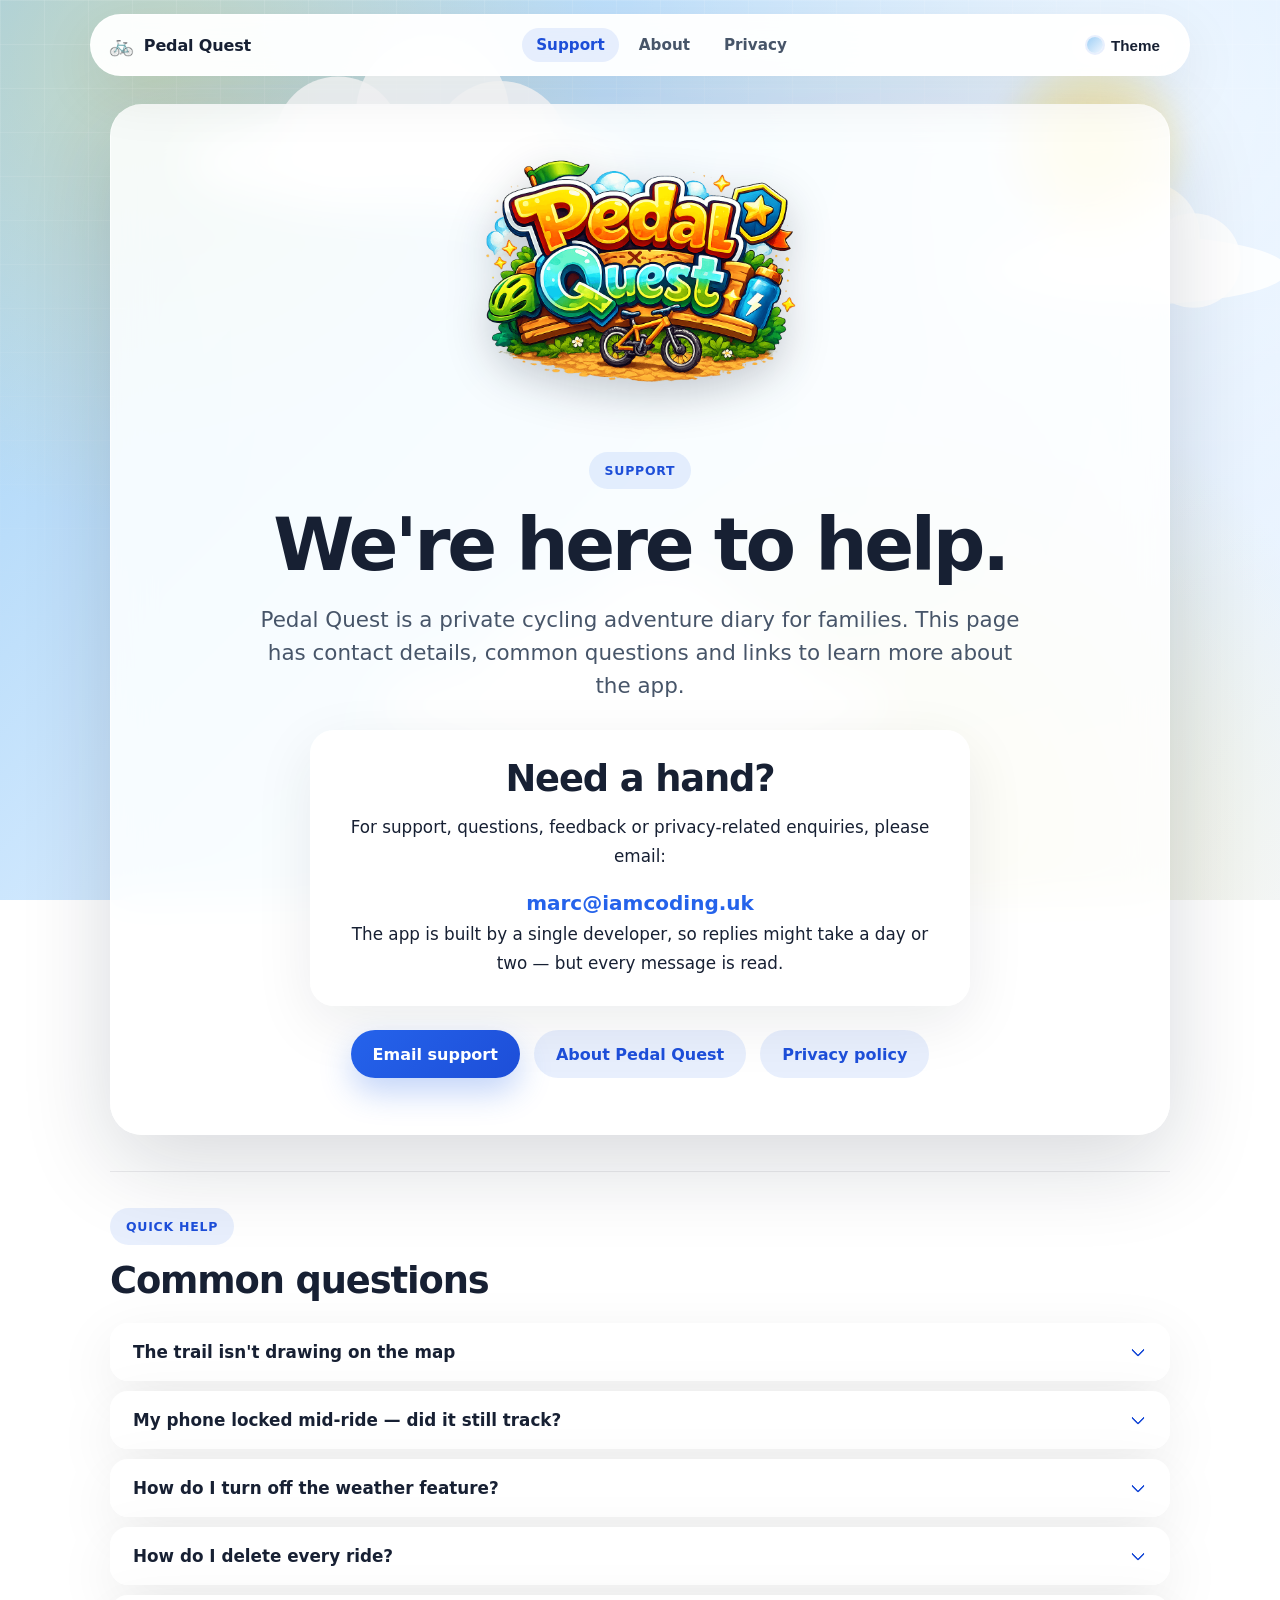
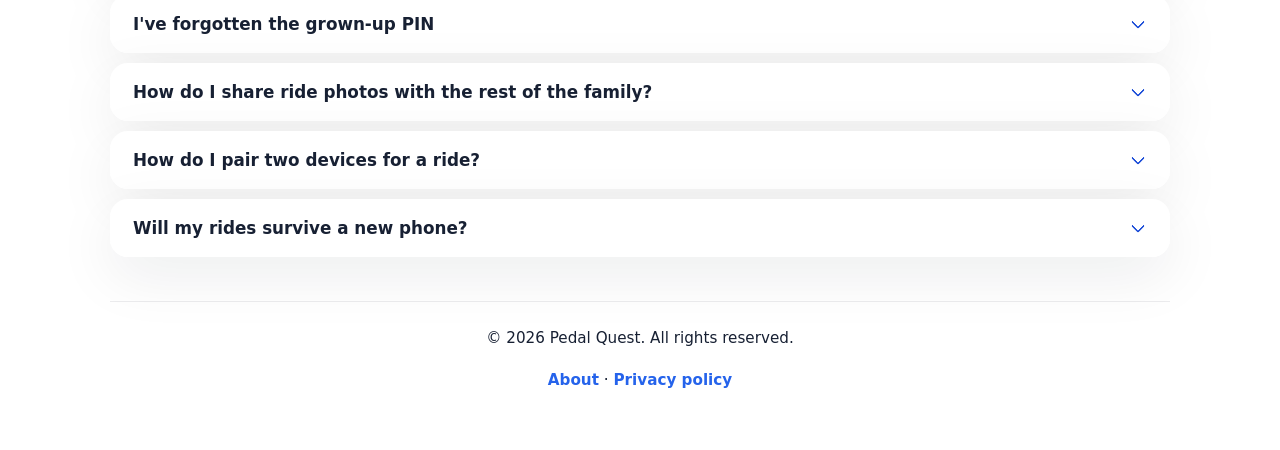
==== index.html @ dbf8f687 "Match in-app themes, palette and motifs" ====
<!doctype html>
<html lang="en-GB">
<head>
  <meta charset="utf-8" />
  <meta name="viewport" content="width=device-width, initial-scale=1" />

  <title>Pedal Quest — Support</title>
  <meta name="description" content="Support for Pedal Quest, a private cycling adventure diary. Contact details, common questions and quick fixes for families." />

  <meta property="og:type" content="website" />
  <meta property="og:title" content="Pedal Quest — Support" />
  <meta property="og:description" content="Contact details, common questions and quick fixes for the Pedal Quest cycling diary." />
  <meta property="og:image" content="https://pedalquest.iamcoding.uk/PQTitle.png" />
  <meta name="twitter:card" content="summary_large_image" />

  <link rel="stylesheet" href="styles.css" />
  <link rel="icon" type="image/png" href="PQTitle.png" />

  <script>
    (function () {
      try {
        var t = localStorage.getItem("pedalquest-theme") || "sky";
        document.documentElement.setAttribute("data-theme", t);
      } catch (e) {}
    })();
  </script>
</head>

<body data-theme="sky">
  <div class="theme-decor" aria-hidden="true"></div>

  <header class="site-bar" role="banner">
    <a class="site-mark" href="index.html" aria-label="Pedal Quest home">Pedal Quest</a>
    <nav aria-label="Primary">
      <a href="index.html">Support</a>
      <a href="marketing.html">About</a>
      <a href="privacy.html">Privacy</a>
    </nav>
    <div class="theme-picker" data-theme-picker></div>
  </header>

  <main class="page-shell">
    <section class="hero-card reveal">
      <img
        class="title-logo small"
        src="PQTitle.png"
        alt="Pedal Quest"
      />

      <p class="eyebrow">Support</p>

      <h1>We're here to help.</h1>

      <p class="intro">
        Pedal Quest is a private cycling adventure diary for families. This page has
        contact details, common questions and links to learn more about the app.
      </p>

      <div class="support-card">
        <h2>Need a hand?</h2>

        <p>
          For support, questions, feedback or privacy-related enquiries, please email:
        </p>

        <p class="contact-link">
          <a href="mailto:marc@iamcoding.uk">marc@iamcoding.uk</a>
        </p>

        <p>
          The app is built by a single developer, so replies might take a day or two — but every message is read.
        </p>
      </div>

      <div class="link-grid">
        <a class="button primary" href="mailto:marc@iamcoding.uk">
          Email support
        </a>

        <a class="button secondary" href="marketing.html">
          About Pedal Quest
        </a>

        <a class="button secondary" href="privacy.html">
          Privacy policy
        </a>
      </div>
    </section>

    <section class="reveal">
      <div class="section-heading">
        <p class="section-kicker">Quick help</p>
        <h2>Common questions</h2>
      </div>

      <details>
        <summary>The trail isn't drawing on the map</summary>
        <div class="faq-body">
          <p>
          Open <strong>Settings → Privacy &amp; Security → Location Services → Pedal Quest</strong> and make sure it's set to <strong>"While Using the App"</strong>. The trail starts drawing once a few GPS points have been captured — an open space with a clear view of the sky works best for the first fix.
          </p>
        </div>
      </details>

      <details>
        <summary>My phone locked mid-ride — did it still track?</summary>
        <div class="faq-body">
          <p>
          Yes. Pedal Quest keeps recording while the screen is locked, so a phone in a backpack still captures the trail, distance and speed. iOS shows a small blue indicator in the status bar while that's happening, and tracking stops as soon as the ride ends.
          </p>
        </div>
      </details>

      <details>
        <summary>How do I turn off the weather feature?</summary>
        <div class="faq-body">
          <p>
          In the app: <strong>Settings → Grown-up only → Local weather</strong> and toggle it off. When off, no weather requests are made and the weather cards disappear from the home and paused screens.
          </p>
        </div>
      </details>

      <details>
        <summary>How do I delete every ride?</summary>
        <div class="faq-body">
          <p>
          In the app: <strong>Settings → Grown-up only</strong>, then hold the <em>"Delete every ride"</em> button for 1.5 seconds. The deletion syncs across every device signed in to the same iCloud account.
          </p>
        </div>
      </details>

      <details>
        <summary>I've forgotten the grown-up PIN</summary>
        <div class="faq-body">
          <p>
          The PIN is stored in the iOS Keychain and can't be recovered remotely. If you can't remember it, deleting and reinstalling the app will clear the PIN — your iCloud-synced rides and badges return automatically when you sign back in.
          </p>
        </div>
      </details>

      <details>
        <summary>How do I share ride photos with the rest of the family?</summary>
        <div class="faq-body">
          <p>
          In the app: <strong>Settings → Me → App look and feel → Ride photos → Save manually</strong> (or <em>Save automatically</em>). A small save button then appears on each ride photo so you can move it into your Photos app and share it from there.
          </p>
        </div>
      </details>

      <details>
        <summary>How do I pair two devices for a ride?</summary>
        <div class="faq-body">
          <p>
          A grown-up first needs to turn on <strong>Settings → Grown-up only → Ride-buddy pairing</strong> on both devices. Then, while on a ride, tap <em>Find a ride buddy</em> on the tracker. The first match within Bluetooth and Wi-Fi range shows a confirmation card on both phones — either rider can cancel. The connection is encrypted and never touches the internet.
          </p>
        </div>
      </details>

      <details>
        <summary>Will my rides survive a new phone?</summary>
        <div class="faq-body">
          <p>
          Yes. If you were signed in to iCloud when the rides were saved, signing in to iCloud on a new device and reinstalling Pedal Quest brings every ride, badge, photo and theme back automatically. The grown-up PIN does not sync — it's per-device — so you'll be asked to set a new one if you had one.
          </p>
        </div>
      </details>
    </section>

    <footer>
      <p>© 2026 Pedal Quest. All rights reserved.</p>
      <p>
        <a href="marketing.html">About</a>
        <span aria-hidden="true"> · </span>
        <a href="privacy.html">Privacy policy</a>
      </p>
    </footer>
  </main>

  <script src="app.js" defer></script>
</body>
</html>
---- styles.css ----
/*
  Pedal Quest — support, marketing and privacy site

  Themes mirror the in-app BackgroundTheme palette and motifs defined in
    PedalQuest/Models/BackgroundTheme.swift
    PedalQuest/Views/Themes/ThemedBackground.swift

  Each theme picks up its gradient via --bg-start/--bg-mid/--bg-end and its
  motif colour via --motif. The motif itself lives in .theme-decor::before
  and ::after as SVG data URIs.
*/

/* -------------------------------------------------------------
   1. Theme tokens — defaults are Sky (the in-app default).
------------------------------------------------------------- */

:root {
  color-scheme: light;

  /* Sky gradient — matches gradientColours[.sky] in BackgroundTheme.swift */
  --bg-start: #9ecff5;
  --bg-mid: #d6ebff;
  --bg-end: #f2f7ff;
  --decor-1: rgba(255, 255, 255, 0.55);
  --decor-2: rgba(255, 222, 89, 0.32);
  --motif: #ffffff;

  --ink: #172033;
  --ink-soft: #475569;
  --ink-muted: #64748b;
  --ink-on-accent: #ffffff;

  --card: rgba(255, 255, 255, 0.86);
  --card-strong: rgba(255, 255, 255, 0.96);
  --card-border: rgba(255, 255, 255, 0.7);
  --grid-line: rgba(255, 255, 255, 0.28);

  --accent: #2563eb;
  --accent-strong: #1d4ed8;
  --accent-soft: rgba(37, 99, 235, 0.1);
  --accent-ring: rgba(37, 99, 235, 0.36);
  --accent-hover: rgba(37, 99, 235, 0.18);
  --success: #16a34a;
  --success-strong: #15803d;
  --highlight: #facc15;

  --shadow-sharp: 0 28px 90px rgba(15, 23, 42, 0.16);
  --shadow-soft: 0 18px 60px rgba(15, 23, 42, 0.08);
  --shadow-button: 0 14px 32px rgba(37, 99, 235, 0.28);

  --radius-card: 32px;
  --radius-inner: 24px;
  --radius-button: 999px;

  --divider: rgba(15, 23, 42, 0.08);
}

body[data-theme="sunset"] {
  --bg-start: #ffb580;
  --bg-mid: #fc828d;
  --bg-end: #a673b8;
  --decor-1: rgba(255, 234, 199, 0.5);
  --decor-2: rgba(252, 130, 141, 0.32);
  --motif: #ffeac7;
  --accent: #b91c1c;
  --accent-strong: #7f1d1d;
  --accent-soft: rgba(185, 28, 28, 0.14);
  --accent-ring: rgba(185, 28, 28, 0.4);
  --accent-hover: rgba(185, 28, 28, 0.22);
  --shadow-button: 0 14px 32px rgba(185, 28, 28, 0.34);
}

body[data-theme="forest"] {
  --bg-start: #c7edc7;
  --bg-mid: #7dbd7d;
  --bg-end: #599e73;
  --decor-1: rgba(240, 199, 107, 0.32);
  --decor-2: rgba(26, 82, 48, 0.26);
  --motif: #f0c76b;
  --accent: #15803d;
  --accent-strong: #14532d;
  --accent-soft: rgba(21, 128, 61, 0.1);
  --accent-ring: rgba(21, 128, 61, 0.36);
  --accent-hover: rgba(21, 128, 61, 0.18);
  --shadow-button: 0 14px 32px rgba(21, 128, 61, 0.3);
}

/* Underwater is a dark theme — matches prefersDarkText == false. */
body[data-theme="underwater"] {
  color-scheme: dark;
  --bg-start: #2166a8;
  --bg-mid: #1a528c;
  --bg-end: #0d4580;
  --decor-1: rgba(255, 255, 255, 0.16);
  --decor-2: rgba(125, 211, 252, 0.22);
  --motif: rgba(255, 255, 255, 0.85);
  --ink: #f8fafc;
  --ink-soft: #cbd5e1;
  --ink-muted: #94a3b8;
  --card: rgba(13, 69, 128, 0.7);
  --card-strong: rgba(13, 69, 128, 0.92);
  --card-border: rgba(255, 255, 255, 0.22);
  --grid-line: rgba(255, 255, 255, 0.07);
  --accent: #67e8f9;
  --accent-strong: #a5f3fc;
  --accent-soft: rgba(103, 232, 249, 0.18);
  --accent-ring: rgba(103, 232, 249, 0.5);
  --accent-hover: rgba(103, 232, 249, 0.28);
  --divider: rgba(255, 255, 255, 0.12);
  --shadow-sharp: 0 28px 90px rgba(0, 0, 0, 0.4);
  --shadow-soft: 0 18px 60px rgba(0, 0, 0, 0.3);
  --shadow-button: 0 14px 32px rgba(103, 232, 249, 0.36);
}

body[data-theme="dinosaur"] {
  --bg-start: #f0d68c;
  --bg-mid: #b0c96e;
  --bg-end: #739e57;
  --decor-1: rgba(92, 140, 70, 0.32);
  --decor-2: rgba(146, 64, 14, 0.18);
  --motif: #5c8c45;
  --accent: #4d7c0f;
  --accent-strong: #365314;
  --accent-soft: rgba(77, 124, 15, 0.12);
  --accent-ring: rgba(77, 124, 15, 0.36);
  --accent-hover: rgba(77, 124, 15, 0.18);
  --shadow-button: 0 14px 32px rgba(77, 124, 15, 0.3);
}

/* Space — dark theme, matches prefersDarkText == false. */
body[data-theme="space"] {
  color-scheme: dark;
  --bg-start: #0f0d2e;
  --bg-mid: #241a5c;
  --bg-end: #522e8c;
  --decor-1: rgba(167, 139, 250, 0.34);
  --decor-2: rgba(255, 247, 217, 0.28);
  --motif: #fff7d9;
  --ink: #f8fafc;
  --ink-soft: #cbd5e1;
  --ink-muted: #94a3b8;
  --accent: #a78bfa;
  --accent-strong: #c4b5fd;
  --accent-soft: rgba(167, 139, 250, 0.18);
  --accent-ring: rgba(167, 139, 250, 0.55);
  --accent-hover: rgba(167, 139, 250, 0.28);
  --card: rgba(30, 27, 75, 0.7);
  --card-strong: rgba(30, 27, 75, 0.92);
  --card-border: rgba(167, 139, 250, 0.28);
  --grid-line: rgba(255, 255, 255, 0.06);
  --divider: rgba(255, 255, 255, 0.12);
  --shadow-sharp: 0 28px 90px rgba(0, 0, 0, 0.5);
  --shadow-soft: 0 18px 60px rgba(0, 0, 0, 0.4);
  --shadow-button: 0 14px 32px rgba(167, 139, 250, 0.36);
}

body[data-theme="racing"] {
  --bg-start: #99ccff;
  --bg-mid: #ebf2ff;
  --bg-end: #8c99a6;
  --decor-1: rgba(51, 51, 56, 0.18);
  --decor-2: rgba(51, 51, 56, 0.1);
  --motif: #333338;
  --accent: #b91c1c;
  --accent-strong: #7f1d1d;
  --accent-soft: rgba(185, 28, 28, 0.12);
  --accent-ring: rgba(185, 28, 28, 0.4);
  --accent-hover: rgba(185, 28, 28, 0.18);
  --shadow-button: 0 14px 32px rgba(185, 28, 28, 0.32);
}

/* -------------------------------------------------------------
   2. Reset, base and theme-decor container
------------------------------------------------------------- */

*,
*::before,
*::after {
  box-sizing: border-box;
}

html {
  min-height: 100%;
  -webkit-font-smoothing: antialiased;
  -moz-osx-font-smoothing: grayscale;
  text-rendering: optimizeLegibility;
}

body {
  margin: 0;
  min-height: 100svh;
  font-family: ui-rounded, "SF Pro Rounded", system-ui, -apple-system,
    BlinkMacSystemFont, "Segoe UI", "Avenir Next", sans-serif;
  color: var(--ink);
  background:
    radial-gradient(circle at 12% 8%, var(--decor-2), transparent 28rem),
    radial-gradient(circle at 88% 12%, var(--decor-1), transparent 32rem),
    radial-gradient(circle at 70% 92%, var(--decor-2), transparent 30rem),
    linear-gradient(135deg, var(--bg-start), var(--bg-mid), var(--bg-end));
  background-attachment: fixed;
  transition:
    background 0.45s ease,
    color 0.3s ease;
  overflow-x: hidden;
}

body::before {
  content: "";
  position: fixed;
  inset: 0;
  pointer-events: none;
  background-image:
    linear-gradient(var(--grid-line) 1px, transparent 1px),
    linear-gradient(90deg, var(--grid-line) 1px, transparent 1px);
  background-size: 44px 44px;
  -webkit-mask-image: linear-gradient(to bottom, rgba(0, 0, 0, 0.42), transparent 80%);
  mask-image: linear-gradient(to bottom, rgba(0, 0, 0, 0.42), transparent 80%);
  z-index: 0;
  transition: background-image 0.45s ease;
}

.theme-decor {
  position: fixed;
  inset: 0;
  pointer-events: none;
  z-index: 0;
  overflow: hidden;
}

/* -------------------------------------------------------------
   3. Per-theme motif decorations
   Each theme's .theme-decor::before holds the primary motif layer.
   ::after holds an animated or secondary layer when needed.

   All SVGs are inline data URIs so the whole site stays in one CSS
   file. URL-encoded `#` as `%23` and `&` as `%26`. Quotes inside SVG
   attributes are single quotes so the outer url("…") wrapping is
   unaffected.
------------------------------------------------------------- */

/* ---- Sky: drifting clouds + pulsing sun ---- */

body[data-theme="sky"] .theme-decor::before,
body:not([data-theme]) .theme-decor::before {
  content: "";
  position: absolute;
  inset: 0;
  background-image: url("data:image/svg+xml;utf8,<svg xmlns='http://www.w3.org/2000/svg' viewBox='0 0 1000 600' preserveAspectRatio='xMidYMid slice'><defs><g id='c'><ellipse cx='0' cy='0' rx='100' ry='22' fill='white' opacity='0.85'/><circle cx='-32' cy='-10' r='28' fill='white' opacity='0.85'/><circle cx='10' cy='-22' r='34' fill='white' opacity='0.85'/><circle cx='40' cy='-6' r='30' fill='white' opacity='0.85'/></g></defs><use href='%23c' transform='translate(300 108) scale(1.5)'/><use href='%23c' transform='translate(780 180) scale(1.05)'/><use href='%23c' transform='translate(450 470) scale(1.7)'/></svg>");
  background-repeat: no-repeat;
  background-size: 110% 100%;
  background-position: -5% 0;
  filter: blur(0.6px);
  animation: cloud-drift 40s ease-in-out infinite;
}

body[data-theme="sky"] .theme-decor::after,
body:not([data-theme]) .theme-decor::after {
  content: "";
  position: absolute;
  top: 4%;
  right: 6%;
  width: clamp(120px, 18vw, 220px);
  aspect-ratio: 1;
  background:
    radial-gradient(circle, rgba(255, 222, 89, 0.55) 0%, rgba(255, 222, 89, 0.32) 38%, transparent 65%);
  filter: blur(10px);
  animation: sun-pulse 4.5s ease-in-out infinite;
}

/* ---- Sunset: soft sun + dark purple hills ---- */

body[data-theme="sunset"] .theme-decor::before {
  content: "";
  position: absolute;
  inset: 0;
  background-image: url("data:image/svg+xml;utf8,<svg xmlns='http://www.w3.org/2000/svg' viewBox='0 0 1000 600' preserveAspectRatio='xMidYMid slice'><circle cx='500' cy='372' r='180' fill='%23ffeac7' opacity='0.85'/><path d='M 0 480 C 150 408, 350 400, 500 432 C 700 466, 850 408, 1000 480 L 1000 600 L 0 600 Z' fill='%23522e66' opacity='0.85'/></svg>");
  background-repeat: no-repeat;
  background-size: 100% 100%;
}

/* ---- Forest: pine trees + falling leaves ---- */

body[data-theme="forest"] .theme-decor::before {
  content: "";
  position: absolute;
  inset: 0;
  background-image: url("data:image/svg+xml;utf8,<svg xmlns='http://www.w3.org/2000/svg' viewBox='0 0 1000 600' preserveAspectRatio='xMidYMax slice'><defs><g id='t'><path d='M 0 0 L -40 -55 L -22 -55 L -30 -85 L -18 -85 L 0 -100 L 18 -85 L 30 -85 L 22 -55 L 40 -55 Z' fill='%231a5230' opacity='0.82'/></g></defs><use href='%23t' transform='translate(80 600) scale(3.3)'/><use href='%23t' transform='translate(280 600) scale(3.9)'/><use href='%23t' transform='translate(500 600) scale(3.0)'/><use href='%23t' transform='translate(720 600) scale(3.7)'/><use href='%23t' transform='translate(920 600) scale(3.3)'/></svg>");
  background-repeat: no-repeat;
  background-size: 100% auto;
  background-position: center bottom;
}

body[data-theme="forest"] .theme-decor::after {
  content: "";
  position: absolute;
  inset: 0;
  background-image: url("data:image/svg+xml;utf8,<svg xmlns='http://www.w3.org/2000/svg' viewBox='0 0 1000 600'><g fill='%23f0c76b' opacity='0.7'><circle cx='120' cy='100' r='7'/><circle cx='220' cy='280' r='7'/><circle cx='350' cy='60' r='7'/><circle cx='460' cy='340' r='7'/><circle cx='580' cy='180' r='7'/><circle cx='680' cy='420' r='7'/><circle cx='820' cy='240' r='7'/><circle cx='920' cy='330' r='7'/></g></svg>");
  background-repeat: repeat-y;
  background-size: 100% 100vh;
  animation: leaf-fall 22s linear infinite;
}

/* ---- Underwater: gentle waves + rising bubble outlines ---- */

body[data-theme="underwater"] .theme-decor::before {
  content: "";
  position: absolute;
  inset: 0;
  background-image: url("data:image/svg+xml;utf8,<svg xmlns='http://www.w3.org/2000/svg' viewBox='0 0 1000 600' preserveAspectRatio='xMidYMid slice'><path d='M 0 180 Q 125 144 250 180 T 500 180 T 750 180 T 1000 180' stroke='white' stroke-width='2' fill='none' opacity='0.35'/><path d='M 0 330 Q 125 302 250 330 T 500 330 T 750 330 T 1000 330' stroke='white' stroke-width='1.5' fill='none' opacity='0.25'/></svg>");
  background-repeat: no-repeat;
  background-size: 100% 100%;
}

body[data-theme="underwater"] .theme-decor::after {
  content: "";
  position: absolute;
  inset: 0;
  background-image: url("data:image/svg+xml;utf8,<svg xmlns='http://www.w3.org/2000/svg' viewBox='0 0 1000 600'><g stroke='white' stroke-width='1.4' fill='none' opacity='0.55'><circle cx='80' cy='90' r='6'/><circle cx='220' cy='240' r='9'/><circle cx='350' cy='372' r='4'/><circle cx='180' cy='470' r='11'/><circle cx='520' cy='150' r='7'/><circle cx='660' cy='270' r='14'/><circle cx='780' cy='410' r='5'/><circle cx='910' cy='216' r='8'/><circle cx='120' cy='510' r='10'/><circle cx='420' cy='440' r='6'/><circle cx='600' cy='550' r='12'/><circle cx='740' cy='500' r='5'/><circle cx='860' cy='480' r='7'/><circle cx='300' cy='560' r='9'/></g></svg>");
  background-repeat: repeat-y;
  background-size: 100% 100vh;
  animation: bubble-rise 18s linear infinite;
}

/* ---- Dinosaur: palms + footprints + bobbing lizard ---- */

body[data-theme="dinosaur"] .theme-decor::before {
  content: "";
  position: absolute;
  inset: 0;
  background-image: url("data:image/svg+xml;utf8,<svg xmlns='http://www.w3.org/2000/svg' viewBox='0 0 1000 600' preserveAspectRatio='xMidYMax slice'><defs><g id='p'><path d='M 0 0 Q 0 -60 5 -130' stroke='%23734d2e' stroke-width='6' fill='none' opacity='0.62'/><g transform='translate(5 -130)'><ellipse rx='34' ry='7' fill='%235c8c45' opacity='0.85' transform='rotate(-70)'/><ellipse rx='34' ry='7' fill='%235c8c45' opacity='0.85' transform='rotate(-35)'/><ellipse rx='34' ry='7' fill='%235c8c45' opacity='0.85' transform='rotate(0)'/><ellipse rx='34' ry='7' fill='%235c8c45' opacity='0.85' transform='rotate(35)'/><ellipse rx='34' ry='7' fill='%235c8c45' opacity='0.85' transform='rotate(70)'/></g></g><g id='f' opacity='0.2'><ellipse rx='14' ry='18' fill='%23000'/><circle cx='-9' cy='-22' r='4' fill='%23000'/><circle cx='0' cy='-24' r='4' fill='%23000'/><circle cx='9' cy='-22' r='4' fill='%23000'/></g></defs><use href='%23p' transform='translate(50 600) scale(1.95)'/><use href='%23p' transform='translate(200 600) scale(2.55)'/><use href='%23p' transform='translate(420 600) scale(1.65)'/><use href='%23p' transform='translate(600 600) scale(2.30)'/><use href='%23p' transform='translate(780 600) scale(2.10)'/><use href='%23p' transform='translate(940 600) scale(1.85)'/><use href='%23f' transform='translate(120 372) rotate(-12)'/><use href='%23f' transform='translate(350 450) rotate(18)'/><use href='%23f' transform='translate(550 330) rotate(-25)'/><use href='%23f' transform='translate(720 492) rotate(8)'/><use href='%23f' transform='translate(880 408) rotate(-6)'/><use href='%23f' transform='translate(250 528) rotate(22)'/></svg>");
  background-repeat: no-repeat;
  background-size: 100% auto;
  background-position: center bottom;
  opacity: 0.95;
}

body[data-theme="dinosaur"] .theme-decor::after {
  content: "";
  position: absolute;
  bottom: 38%;
  left: 18%;
  width: 36%;
  max-width: 460px;
  aspect-ratio: 2 / 1;
  background-image: url("data:image/svg+xml;utf8,<svg xmlns='http://www.w3.org/2000/svg' viewBox='0 0 200 100'><g><ellipse cx='100' cy='55' rx='52' ry='16' fill='%234c8c4c' opacity='0.75'/><ellipse cx='45' cy='45' rx='18' ry='12' fill='%234c8c4c' opacity='0.75'/><circle cx='40' cy='42' r='2' fill='%23000' opacity='0.75'/><path d='M 150 55 Q 175 50 190 35 Q 195 30 188 30 Q 175 38 148 53 Z' fill='%234c8c4c' opacity='0.75'/><path d='M 75 65 L 70 82 L 82 82 L 85 67 Z' fill='%232e6133' opacity='0.8'/><path d='M 125 68 L 120 85 L 132 85 L 135 70 Z' fill='%232e6133' opacity='0.8'/></g></svg>");
  background-repeat: no-repeat;
  background-position: center;
  background-size: contain;
  animation: dino-bob 3.6s ease-in-out infinite;
  filter: drop-shadow(0 10px 16px rgba(0, 0, 0, 0.25));
}

/* ---- Space: twinkling stars + glowing planet + Saturn ---- */

body[data-theme="space"] .theme-decor::before {
  content: "";
  position: absolute;
  inset: 0;
  background-image: url("data:image/svg+xml;utf8,<svg xmlns='http://www.w3.org/2000/svg' viewBox='0 0 1000 600' preserveAspectRatio='xMidYMid slice'><g fill='%23fff7d9'><circle cx='50' cy='36' r='3' opacity='0.9'/><circle cx='120' cy='84' r='5' opacity='0.6'/><circle cx='220' cy='120' r='2' opacity='0.7'/><circle cx='300' cy='48' r='4' opacity='0.5'/><circle cx='400' cy='96' r='6' opacity='0.95'/><circle cx='480' cy='60' r='2' opacity='0.45'/><circle cx='550' cy='132' r='3' opacity='0.8'/><circle cx='620' cy='180' r='5' opacity='0.55'/><circle cx='700' cy='72' r='3' opacity='0.85'/><circle cx='780' cy='108' r='7' opacity='0.7'/><circle cx='860' cy='156' r='3' opacity='0.9'/><circle cx='920' cy='204' r='5' opacity='0.6'/><circle cx='100' cy='252' r='2' opacity='0.7'/><circle cx='250' cy='300' r='4' opacity='0.5'/><circle cx='340' cy='348' r='6' opacity='0.95'/><circle cx='450' cy='396' r='2' opacity='0.45'/><circle cx='520' cy='444' r='3' opacity='0.8'/><circle cx='580' cy='492' r='5' opacity='0.55'/><circle cx='660' cy='540' r='3' opacity='0.85'/><circle cx='740' cy='564' r='7' opacity='0.7'/><circle cx='800' cy='240' r='3' opacity='0.9'/><circle cx='880' cy='288' r='5' opacity='0.6'/><circle cx='950' cy='342' r='2' opacity='0.7'/><circle cx='80' cy='432' r='4' opacity='0.5'/><circle cx='180' cy='480' r='6' opacity='0.95'/><circle cx='420' cy='528' r='2' opacity='0.45'/><circle cx='500' cy='216' r='3' opacity='0.8'/><circle cx='680' cy='384' r='5' opacity='0.55'/><circle cx='760' cy='456' r='3' opacity='0.85'/><circle cx='840' cy='504' r='7' opacity='0.7'/></g></svg>");
  background-repeat: no-repeat;
  background-size: 100% 100%;
  animation: twinkle 5s ease-in-out infinite alternate;
}

body[data-theme="space"] .theme-decor::after {
  content: "";
  position: absolute;
  inset: 0;
  background-image: url("data:image/svg+xml;utf8,<svg xmlns='http://www.w3.org/2000/svg' viewBox='0 0 1000 600' preserveAspectRatio='xMidYMid slice'><g transform='translate(320 228)'><circle r='126' fill='none' stroke='%23fff7d9' stroke-width='2' opacity='0.4'/><circle r='90' fill='%23fff7d9' opacity='0.9'/></g><g transform='translate(180 468)'><ellipse rx='42' ry='6' fill='none' stroke='%23f2d98c' stroke-width='3' opacity='0.85' transform='rotate(-18)'/><circle r='25' fill='%238c5ba6'/><ellipse rx='42' ry='6' fill='none' stroke='%23f2d98c' stroke-width='3' opacity='0.55' transform='rotate(-18) translate(0 1)'/></g></svg>");
  background-repeat: no-repeat;
  background-size: 100% 100%;
}

/* ---- Racing Track: two horizontal dashed bands + chequered flag ---- */

body[data-theme="racing"] .theme-decor::before {
  content: "";
  position: absolute;
  inset: 0;
  background-image: url("data:image/svg+xml;utf8,<svg xmlns='http://www.w3.org/2000/svg' viewBox='0 0 1000 600' preserveAspectRatio='none'><rect x='0' y='330' width='1000' height='60' fill='%23333338' opacity='0.7'/><g fill='%23333338' opacity='0.35'><rect x='0' y='330' width='30' height='60'/><rect x='60' y='330' width='30' height='60'/><rect x='120' y='330' width='30' height='60'/><rect x='180' y='330' width='30' height='60'/><rect x='240' y='330' width='30' height='60'/><rect x='300' y='330' width='30' height='60'/><rect x='360' y='330' width='30' height='60'/><rect x='420' y='330' width='30' height='60'/><rect x='480' y='330' width='30' height='60'/><rect x='540' y='330' width='30' height='60'/><rect x='600' y='330' width='30' height='60'/><rect x='660' y='330' width='30' height='60'/><rect x='720' y='330' width='30' height='60'/><rect x='780' y='330' width='30' height='60'/><rect x='840' y='330' width='30' height='60'/><rect x='900' y='330' width='30' height='60'/><rect x='960' y='330' width='30' height='60'/></g><rect x='0' y='420' width='1000' height='60' fill='%23333338' opacity='0.7'/><g fill='%23333338' opacity='0.35'><rect x='30' y='420' width='30' height='60'/><rect x='90' y='420' width='30' height='60'/><rect x='150' y='420' width='30' height='60'/><rect x='210' y='420' width='30' height='60'/><rect x='270' y='420' width='30' height='60'/><rect x='330' y='420' width='30' height='60'/><rect x='390' y='420' width='30' height='60'/><rect x='450' y='420' width='30' height='60'/><rect x='510' y='420' width='30' height='60'/><rect x='570' y='420' width='30' height='60'/><rect x='630' y='420' width='30' height='60'/><rect x='690' y='420' width='30' height='60'/><rect x='750' y='420' width='30' height='60'/><rect x='810' y='420' width='30' height='60'/><rect x='870' y='420' width='30' height='60'/><rect x='930' y='420' width='30' height='60'/></g></svg>");
  background-repeat: no-repeat;
  background-size: 100% 100%;
}

body[data-theme="racing"] .theme-decor::after {
  content: "";
  position: absolute;
  top: 36px;
  right: 36px;
  width: 60px;
  height: 60px;
  background-image: url("data:image/svg+xml;utf8,<svg xmlns='http://www.w3.org/2000/svg' viewBox='0 0 60 60'><g fill='%23333338' opacity='0.85'><rect x='0' y='0' width='12' height='12'/><rect x='24' y='0' width='12' height='12'/><rect x='48' y='0' width='12' height='12'/><rect x='12' y='12' width='12' height='12'/><rect x='36' y='12' width='12' height='12'/><rect x='0' y='24' width='12' height='12'/><rect x='24' y='24' width='12' height='12'/><rect x='48' y='24' width='12' height='12'/><rect x='12' y='36' width='12' height='12'/><rect x='36' y='36' width='12' height='12'/><rect x='0' y='48' width='12' height='12'/><rect x='24' y='48' width='12' height='12'/><rect x='48' y='48' width='12' height='12'/></g></svg>");
  background-repeat: no-repeat;
  background-size: contain;
  filter: drop-shadow(0 4px 8px rgba(15, 23, 42, 0.18));
}

/* -------------------------------------------------------------
   4. Typography
------------------------------------------------------------- */

h1, h2, h3, h4 {
  font-family: ui-rounded, "SF Pro Rounded", system-ui, -apple-system,
    BlinkMacSystemFont, "Segoe UI", "Avenir Next", sans-serif;
  line-height: 1.08;
  letter-spacing: -0.03em;
  color: var(--ink);
}

h1 {
  margin: 0 0 18px;
  font-size: clamp(2.4rem, 7vw, 4.6rem);
  letter-spacing: -0.045em;
}

h2 {
  margin: 0 0 14px;
  font-size: clamp(1.55rem, 3.4vw, 2.3rem);
}

h3 {
  margin: 0 0 8px;
  font-size: 1.18rem;
}

h4 {
  margin: 0 0 6px;
  font-size: 1rem;
}

p, li {
  font-size: 1.05rem;
  line-height: 1.7;
  color: var(--ink);
}

p {
  margin: 0 0 16px;
}

p:last-child {
  margin-bottom: 0;
}

a {
  color: var(--accent);
  font-weight: 800;
  text-decoration: none;
  text-underline-offset: 4px;
  transition: color 0.2s ease;
}

a:hover {
  color: var(--accent-strong);
  text-decoration: underline;
}

a:focus-visible {
  outline: 3px solid var(--accent-ring);
  outline-offset: 4px;
  border-radius: 6px;
}

strong {
  color: var(--ink);
}

.intro {
  max-width: 760px;
  margin: 0 auto 28px;
  color: var(--ink-soft);
  font-size: clamp(1.1rem, 2.4vw, 1.34rem);
  line-height: 1.55;
}

.updated {
  text-align: center;
  color: var(--ink-muted);
}

.eyebrow,
.section-kicker {
  display: inline-flex;
  width: fit-content;
  margin: 0 0 16px;
  padding: 8px 16px;
  border-radius: var(--radius-button);
  background: var(--accent-soft);
  color: var(--accent-strong);
  font-weight: 900;
  letter-spacing: 0.06em;
  text-transform: uppercase;
  font-size: 0.78rem;
}

/* -------------------------------------------------------------
   5. Layout primitives
------------------------------------------------------------- */

.page-shell {
  position: relative;
  z-index: 1;
  width: min(1100px, 100%);
  margin: 0 auto;
  padding: 28px 20px 56px;
}

.hero-card,
.content-card {
  background: var(--card);
  border: 1px solid var(--card-border);
  border-radius: var(--radius-card);
  box-shadow: var(--shadow-sharp);
  -webkit-backdrop-filter: blur(20px) saturate(140%);
  backdrop-filter: blur(20px) saturate(140%);
}

.hero-card {
  padding: clamp(28px, 5vw, 56px);
  text-align: center;
}

.content-card {
  padding: clamp(24px, 5vw, 56px);
}

.marketing-card {
  overflow: hidden;
}

/* -------------------------------------------------------------
   6. Sticky site bar
------------------------------------------------------------- */

.site-bar {
  position: sticky;
  top: 14px;
  z-index: 20;
  display: flex;
  align-items: center;
  justify-content: space-between;
  gap: 14px;
  width: min(1100px, calc(100% - 24px));
  margin: 14px auto 0;
  padding: 10px 14px 10px 18px;
  border-radius: var(--radius-button);
  background: var(--card-strong);
  border: 1px solid var(--card-border);
  box-shadow: var(--shadow-soft);
  -webkit-backdrop-filter: blur(20px) saturate(150%);
  backdrop-filter: blur(20px) saturate(150%);
}

.site-bar .site-mark {
  display: inline-flex;
  align-items: center;
  gap: 10px;
  font-weight: 900;
  color: var(--ink);
  letter-spacing: -0.01em;
  text-decoration: none;
}

.site-bar .site-mark::before {
  content: "🚲";
  font-size: 1.25rem;
}

.site-bar nav {
  display: flex;
  align-items: center;
  gap: 6px;
  flex-wrap: wrap;
}

.site-bar nav a {
  padding: 8px 14px;
  border-radius: var(--radius-button);
  color: var(--ink-soft);
  font-weight: 800;
  font-size: 0.95rem;
  transition:
    background 0.2s ease,
    color 0.2s ease;
}

.site-bar nav a:hover,
.site-bar nav a[aria-current="page"] {
  background: var(--accent-soft);
  color: var(--accent-strong);
  text-decoration: none;
}

/* -------------------------------------------------------------
   7. Theme picker
------------------------------------------------------------- */

.theme-picker {
  position: relative;
}

.theme-trigger {
  display: inline-flex;
  align-items: center;
  gap: 8px;
  height: 40px;
  padding: 0 14px;
  border: 1px solid var(--card-border);
  border-radius: var(--radius-button);
  background: var(--card);
  color: var(--ink);
  font-weight: 800;
  font-size: 0.95rem;
  cursor: pointer;
  transition:
    transform 0.18s ease,
    background 0.2s ease;
}

.theme-trigger:hover {
  transform: translateY(-1px);
}

.theme-trigger:focus-visible {
  outline: 3px solid var(--accent-ring);
  outline-offset: 3px;
}

.theme-trigger .theme-dot {
  width: 16px;
  height: 16px;
  border-radius: 999px;
  background: linear-gradient(135deg, var(--bg-start), var(--bg-end));
  box-shadow: 0 0 0 2px var(--accent-soft);
}

.theme-panel {
  position: absolute;
  top: calc(100% + 10px);
  right: 0;
  min-width: 240px;
  padding: 12px;
  border-radius: var(--radius-inner);
  background: var(--card-strong);
  border: 1px solid var(--card-border);
  box-shadow: var(--shadow-sharp);
  -webkit-backdrop-filter: blur(24px) saturate(160%);
  backdrop-filter: blur(24px) saturate(160%);
  display: none;
  flex-direction: column;
  gap: 6px;
}

.theme-panel[data-open="true"] {
  display: flex;
  animation: pop-in 0.18s ease-out;
}

.theme-panel .panel-title {
  font-size: 0.78rem;
  font-weight: 900;
  letter-spacing: 0.04em;
  text-transform: uppercase;
  color: var(--ink-muted);
  padding: 6px 8px 4px;
}

.theme-option {
  display: flex;
  align-items: center;
  gap: 12px;
  padding: 10px 12px;
  border: none;
  border-radius: 14px;
  background: transparent;
  color: var(--ink);
  font-weight: 700;
  font-size: 0.98rem;
  text-align: left;
  cursor: pointer;
  transition:
    background 0.18s ease,
    transform 0.18s ease;
}

.theme-option:hover {
  background: var(--accent-soft);
  transform: translateX(2px);
}

.theme-option[aria-pressed="true"] {
  background: var(--accent-soft);
  color: var(--accent-strong);
}

.theme-option .swatch {
  width: 24px;
  height: 24px;
  border-radius: 999px;
  flex-shrink: 0;
  box-shadow:
    inset 0 0 0 1px rgba(255, 255, 255, 0.6),
    0 2px 6px rgba(15, 23, 42, 0.18);
}

/* Theme picker swatches — gradient previews using the new palettes. */
.swatch.sky { background: linear-gradient(135deg, #9ecff5, #d6ebff, #f2f7ff); }
.swatch.sunset { background: linear-gradient(135deg, #ffb580, #fc828d, #a673b8); }
.swatch.forest { background: linear-gradient(135deg, #c7edc7, #7dbd7d, #599e73); }
.swatch.underwater { background: linear-gradient(135deg, #2166a8, #1a528c, #0d4580); }
.swatch.dinosaur { background: linear-gradient(135deg, #f0d68c, #b0c96e, #739e57); }
.swatch.space { background: linear-gradient(135deg, #0f0d2e, #241a5c, #522e8c); }
.swatch.racing { background: linear-gradient(135deg, #99ccff, #ebf2ff, #8c99a6); }

/* -------------------------------------------------------------
   8. Hero
------------------------------------------------------------- */

.title-logo {
  display: block;
  width: min(460px, 86%);
  height: auto;
  margin: 0 auto 14px;
  filter: drop-shadow(0 14px 22px rgba(15, 23, 42, 0.22));
}

.title-logo.small {
  width: min(340px, 80%);
  margin-bottom: 8px;
}

.policy-header,
.marketing-hero {
  text-align: center;
}

.marketing-hero {
  position: relative;
  padding: clamp(20px, 4vw, 36px) 0 clamp(28px, 5vw, 54px);
}

.marketing-hero::after {
  content: "";
  position: absolute;
  left: 50%;
  bottom: 8px;
  width: min(720px, 84%);
  height: 1px;
  transform: translateX(-50%);
  background: linear-gradient(
    90deg,
    transparent,
    var(--accent-ring),
    transparent
  );
}

.hero-actions {
  display: flex;
  flex-wrap: wrap;
  justify-content: center;
  gap: 10px;
  margin-top: 4px;
  padding: 0;
  list-style: none;
}

.hero-actions span,
.hero-actions li {
  display: inline-flex;
  align-items: center;
  min-height: 42px;
  padding: 10px 16px;
  border-radius: var(--radius-button);
  background: rgba(22, 163, 74, 0.12);
  color: var(--success-strong);
  border: 1px solid rgba(22, 163, 74, 0.18);
  font-weight: 900;
  font-size: 0.95rem;
}

body[data-theme="space"] .hero-actions span,
body[data-theme="space"] .hero-actions li,
body[data-theme="underwater"] .hero-actions span,
body[data-theme="underwater"] .hero-actions li {
  background: var(--accent-soft);
  color: var(--accent-strong);
  border-color: var(--accent-ring);
}

/* -------------------------------------------------------------
   9. Sections, cards, lists
------------------------------------------------------------- */

section {
  position: relative;
  border-top: 1px solid var(--divider);
  margin-top: 36px;
  padding-top: 36px;
}

.marketing-hero,
section:first-of-type,
section.no-divider {
  border-top: none;
  margin-top: 0;
  padding-top: 0;
}

/* On the marketing page the first <section> sits after the marketing-hero
   <header>, so it is technically first-of-type but should still get the
   normal section spacing — restore the divider, margin and padding here. */
.marketing-card > section:first-of-type {
  border-top: 1px solid var(--divider);
  margin-top: 36px;
  padding-top: 36px;
}

.section-heading {
  max-width: 760px;
  margin-bottom: 22px;
}

.theme-picker-hint {
  text-align: center;
  margin-top: 22px;
  color: var(--ink-soft);
}

.feature-panel,
.privacy-banner,
.download-card,
.split-card {
  border: 1px solid var(--card-border);
  border-radius: var(--radius-inner);
  padding: clamp(22px, 4vw, 36px);
  background:
    radial-gradient(circle at top right, var(--decor-1), transparent 22rem),
    var(--card-strong);
  box-shadow: var(--shadow-soft);
}

.feature-panel-warm {
  background:
    radial-gradient(circle at top right, var(--decor-2), transparent 22rem),
    radial-gradient(circle at bottom left, var(--decor-1), transparent 20rem),
    var(--card-strong);
}

.feature-grid {
  display: grid;
  grid-template-columns: repeat(3, minmax(0, 1fr));
  gap: 18px;
}

.feature-card {
  border: 1px solid var(--card-border);
  border-radius: var(--radius-inner);
  padding: 22px;
  background: var(--card);
  box-shadow: var(--shadow-soft);
  transition:
    transform 0.25s ease,
    box-shadow 0.25s ease;
}

.feature-card:hover {
  transform: translateY(-4px);
  box-shadow: 0 22px 60px rgba(15, 23, 42, 0.14);
}

.feature-icon {
  display: inline-grid;
  place-items: center;
  width: 48px;
  height: 48px;
  margin-bottom: 14px;
  border-radius: 16px;
  background: var(--accent-soft);
  font-size: 1.55rem;
}

.split-section {
  display: grid;
  grid-template-columns: repeat(2, minmax(0, 1fr));
  gap: 18px;
}

.privacy-banner {
  display: grid;
  grid-template-columns: 1fr auto;
  align-items: center;
  gap: 22px;
  background:
    radial-gradient(circle at top left, var(--decor-1), transparent 20rem),
    var(--card-strong);
}

.download-card {
  text-align: center;
}

.download-card .section-kicker {
  margin-left: auto;
  margin-right: auto;
}

.check-list {
  display: grid;
  grid-template-columns: repeat(2, minmax(0, 1fr));
  gap: 12px 22px;
  margin: 22px 0 0;
  padding: 0;
  list-style: none;
}

.check-list li {
  position: relative;
  padding: 2px 0 0 38px;
  font-size: 1rem;
  line-height: 1.55;
  min-height: 30px;
}

.check-list li::before {
  content: "✓";
  position: absolute;
  left: 0;
  top: 0;
  display: inline-grid;
  place-items: center;
  width: 26px;
  height: 26px;
  border-radius: 999px;
  background: linear-gradient(135deg, var(--success), var(--success-strong));
  color: #fff;
  font-weight: 900;
  font-size: 0.95rem;
  box-shadow: 0 4px 10px rgba(22, 163, 74, 0.28);
}

ul:not(.check-list):not(.hero-actions):not(.link-grid):not(.toc) {
  padding-left: 1.3rem;
}

ul:not(.check-list):not(.hero-actions):not(.link-grid):not(.toc) li + li {
  margin-top: 8px;
}

/* -------------------------------------------------------------
   10. Buttons
------------------------------------------------------------- */

.button,
.nav-button {
  display: inline-flex;
  align-items: center;
  justify-content: center;
  min-height: 48px;
  padding: 13px 22px;
  border: none;
  border-radius: var(--radius-button);
  font-weight: 900;
  font-size: 1rem;
  text-decoration: none;
  cursor: pointer;
  transition:
    transform 0.18s ease,
    box-shadow 0.18s ease,
    background 0.22s ease,
    color 0.22s ease;
}

.button:hover,
.nav-button:hover {
  transform: translateY(-2px);
  text-decoration: none;
}

.button:focus-visible,
.nav-button:focus-visible {
  outline: 3px solid var(--accent-ring);
  outline-offset: 3px;
}

.button.primary {
  color: var(--ink-on-accent);
  background: linear-gradient(135deg, var(--accent), var(--accent-strong));
  box-shadow: var(--shadow-button);
}

.button.primary:hover {
  color: var(--ink-on-accent);
  filter: brightness(1.06);
}

.button.secondary,
.nav-button {
  color: var(--accent-strong);
  background: var(--accent-soft);
}

.button.secondary:hover,
.nav-button:hover {
  background: var(--accent-hover);
  color: var(--accent-strong);
}

.link-grid {
  display: flex;
  flex-wrap: wrap;
  justify-content: center;
  gap: 14px;
  margin-top: 24px;
}

.top-nav {
  display: flex;
  flex-wrap: wrap;
  gap: 12px;
  margin-bottom: 24px;
}

/* -------------------------------------------------------------
   11. Support / FAQ accordion
   Each <details> is a chunky button that opens into a connected panel.
------------------------------------------------------------- */

.support-card {
  max-width: 660px;
  margin: 24px auto;
  padding: 28px;
  border-radius: var(--radius-inner);
  background: var(--card-strong);
  border: 1px solid var(--card-border);
  box-shadow: var(--shadow-soft);
}

.support-card h1 {
  font-size: clamp(1.9rem, 4.6vw, 2.8rem);
}

.contact-link {
  margin-bottom: 0;
  font-size: 1.25rem;
  font-weight: 900;
}

details {
  border: none;
  background: transparent;
  padding: 0;
  border-radius: 18px;
}

details + details {
  margin-top: 10px;
}

details[open] {
  background: transparent;
  box-shadow: none;
}

summary {
  display: flex;
  align-items: center;
  justify-content: space-between;
  gap: 16px;
  width: 100%;
  padding: 18px 22px;
  background: var(--card-strong);
  border: 1px solid var(--card-border);
  border-radius: 18px;
  font-weight: 800;
  font-size: 1.05rem;
  color: var(--ink);
  cursor: pointer;
  list-style: none;
  box-shadow: var(--shadow-soft);
  transition:
    background 0.2s ease,
    transform 0.15s ease,
    box-shadow 0.2s ease,
    border-radius 0.2s ease,
    border-color 0.2s ease,
    color 0.2s ease;
}

summary::-webkit-details-marker {
  display: none;
}

summary:hover {
  background: var(--accent-hover);
  border-color: var(--accent-ring);
  transform: translateY(-1px);
  box-shadow: 0 18px 36px rgba(15, 23, 42, 0.1);
}

summary:focus-visible {
  outline: 3px solid var(--accent-ring);
  outline-offset: 3px;
}

summary::after {
  content: "";
  display: inline-block;
  flex-shrink: 0;
  width: 10px;
  height: 10px;
  border-right: 2.5px solid var(--accent-strong);
  border-bottom: 2.5px solid var(--accent-strong);
  border-radius: 2px;
  transform: rotate(45deg);
  transition: transform 0.3s ease;
  margin: 0 4px 4px 0;
}

details[open] summary {
  background: var(--accent-soft);
  border-color: var(--accent-ring);
  color: var(--accent-strong);
  border-bottom-left-radius: 0;
  border-bottom-right-radius: 0;
  box-shadow: none;
  transform: none;
}

details[open] summary::after {
  transform: rotate(-135deg);
  margin: 4px 4px 0 0;
}

.faq-body {
  padding: 18px 22px 22px;
  margin: 0;
  background: var(--card);
  border: 1px solid var(--card-border);
  border-top: none;
  border-bottom-left-radius: 18px;
  border-bottom-right-radius: 18px;
  animation: faq-open 0.28s ease-out;
}

.faq-body p {
  margin: 0;
  color: var(--ink-soft);
}

.faq-body p + p {
  margin-top: 12px;
}

/* -------------------------------------------------------------
   12. Footer
------------------------------------------------------------- */

footer {
  margin-top: 44px;
  padding-top: 24px;
  border-top: 1px solid var(--divider);
  color: var(--ink-muted);
  font-size: 0.95rem;
  text-align: center;
}

footer p {
  font-size: 0.95rem;
}

/* -------------------------------------------------------------
   13. Scroll-reveal
   JS toggles .is-revealed when the element enters the viewport.
------------------------------------------------------------- */

.reveal {
  opacity: 0;
  transform: translateY(18px);
  transition:
    opacity 0.6s ease,
    transform 0.6s cubic-bezier(0.22, 0.61, 0.36, 1);
}

.reveal.is-revealed {
  opacity: 1;
  transform: none;
}

/* -------------------------------------------------------------
   14. Animations
------------------------------------------------------------- */

@keyframes cloud-drift {
  0%, 100% { background-position-x: -5%; }
  50% { background-position-x: 5%; }
}

@keyframes sun-pulse {
  0%, 100% { transform: scale(1); opacity: 0.9; }
  50% { transform: scale(1.06); opacity: 1; }
}

@keyframes leaf-fall {
  from { background-position-y: -10%; }
  to { background-position-y: 110%; }
}

@keyframes bubble-rise {
  from { background-position-y: 110%; }
  to { background-position-y: -10%; }
}

@keyframes twinkle {
  0% { opacity: 0.6; }
  100% { opacity: 1; }
}

@keyframes pop-in {
  0% { opacity: 0; transform: translateY(-4px) scale(0.96); }
  100% { opacity: 1; transform: none; }
}

@keyframes float-soft {
  0%, 100% { transform: translateY(0); }
  50% { transform: translateY(-6px); }
}

.float-soft {
  animation: float-soft 5s ease-in-out infinite;
}

@keyframes dino-bob {
  0%, 100% { transform: translateY(0); }
  50% { transform: translateY(-10px); }
}

@keyframes faq-open {
  from { opacity: 0; transform: translateY(-6px); }
  to { opacity: 1; transform: none; }
}

/* -------------------------------------------------------------
   15. Reduced motion
------------------------------------------------------------- */

@media (prefers-reduced-motion: reduce) {
  *,
  *::before,
  *::after {
    animation-duration: 0.001ms !important;
    animation-iteration-count: 1 !important;
    transition-duration: 0.001ms !important;
    scroll-behavior: auto !important;
  }

  .reveal {
    opacity: 1;
    transform: none;
  }
}

/* -------------------------------------------------------------
   16. Responsive
------------------------------------------------------------- */

@media (max-width: 920px) {
  .feature-grid,
  .check-list,
  .split-section,
  .privacy-banner {
    grid-template-columns: 1fr;
  }

  .privacy-banner {
    justify-items: start;
  }
}

@media (max-width: 640px) {
  .page-shell {
    padding: 18px 14px 40px;
  }

  .hero-card,
  .content-card {
    border-radius: 24px;
  }

  .site-bar {
    padding: 8px 10px 8px 14px;
  }

  .site-bar nav a {
    padding: 6px 10px;
    font-size: 0.88rem;
  }

  .theme-trigger span:not(.theme-dot) {
    display: none;
  }

  .link-grid,
  .hero-actions,
  .top-nav {
    flex-direction: column;
  }

  .button,
  .nav-button,
  .hero-actions span,
  .hero-actions li {
    width: 100%;
    justify-content: center;
  }

  p, li {
    font-size: 1rem;
  }

  .feature-icon {
    width: 44px;
    height: 44px;
    font-size: 1.4rem;
  }
}

/* -------------------------------------------------------------
   17. Print
------------------------------------------------------------- */

@media print {
  body {
    background: #fff !important;
    color: #000 !important;
  }

  body::before,
  .theme-decor,
  .site-bar,
  .theme-picker,
  .button,
  .nav-button,
  .top-nav,
  .link-grid {
    display: none !important;
  }

  .hero-card,
  .content-card,
  .feature-panel,
  .privacy-banner,
  .download-card,
  .support-card,
  details {
    box-shadow: none !important;
    border: 1px solid #ccc !important;
    background: #fff !important;
    -webkit-backdrop-filter: none !important;
    backdrop-filter: none !important;
  }

  details summary::after {
    display: none;
  }
}
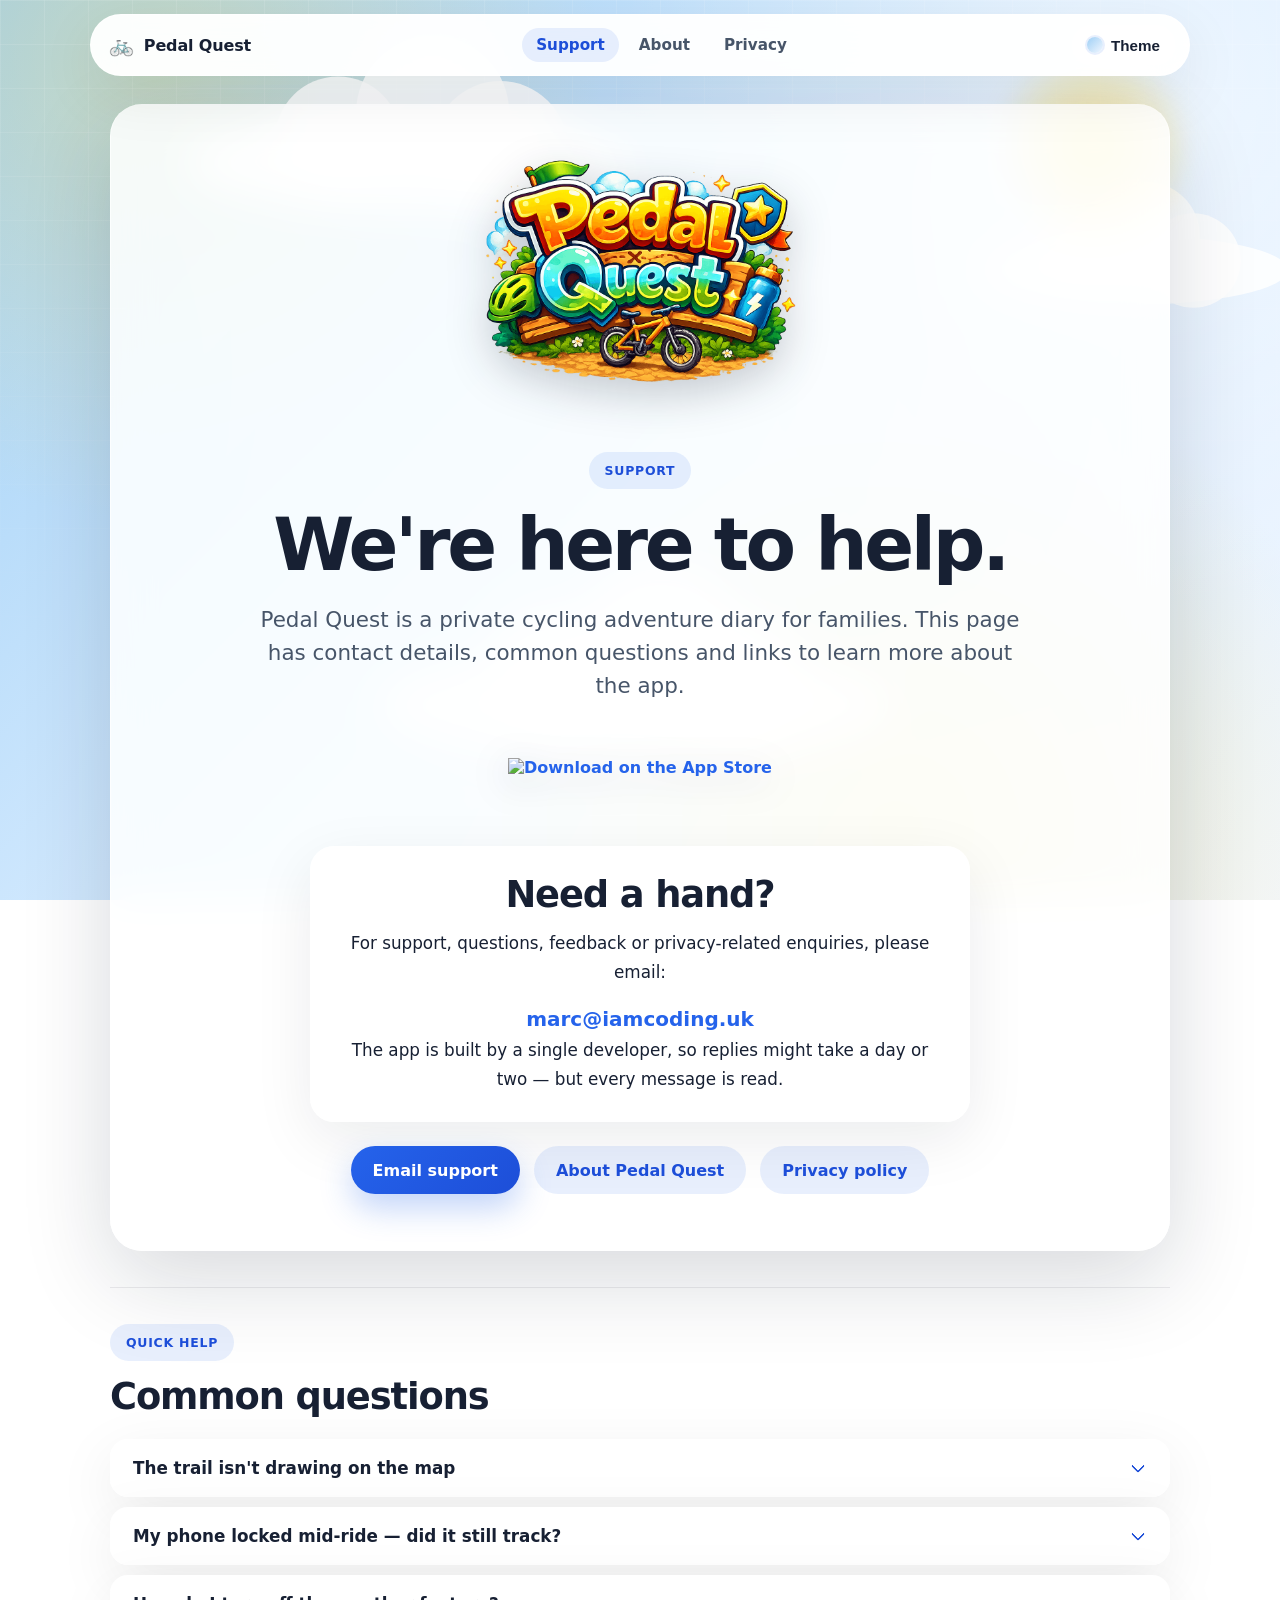
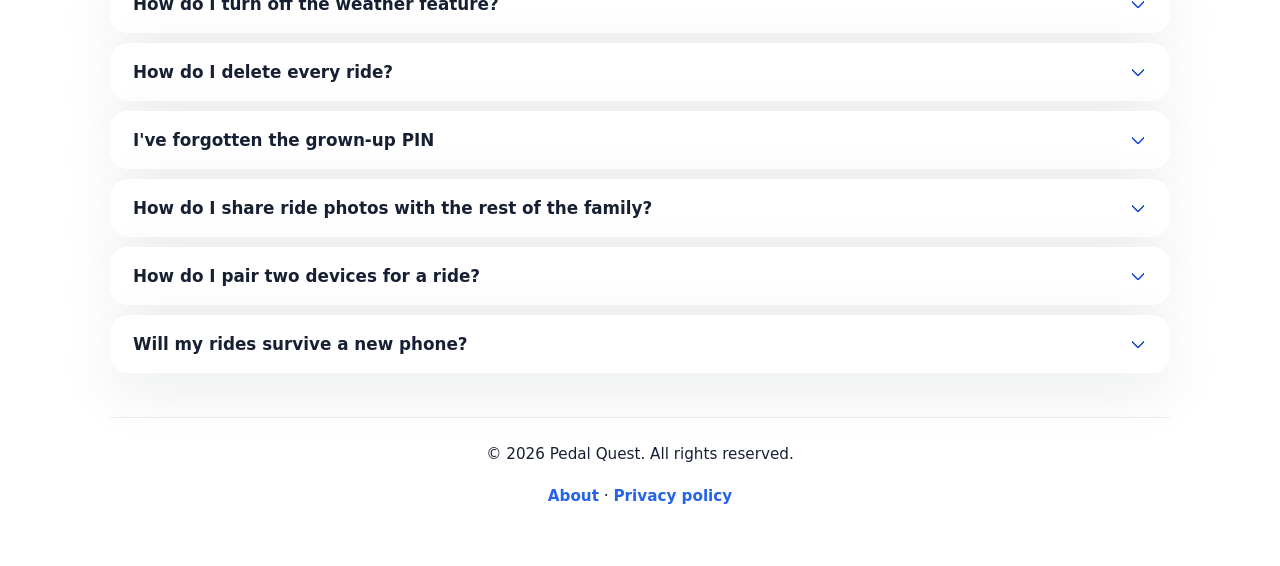
==== commit 2c7a867d: "Add App Store badge, broaden positioning, update privacy copy" ====
--- a/index.html
+++ b/index.html
@@ -14,7 +14,10 @@
   <meta name="twitter:card" content="summary_large_image" />
 
   <link rel="stylesheet" href="styles.css" />
-  <link rel="icon" type="image/png" href="PQTitle.png" />
+  <link rel="icon" href="/favicon.ico" sizes="any" />
+  <link rel="icon" type="image/png" sizes="32x32" href="/favicon-32x32.png" />
+  <link rel="icon" type="image/png" sizes="16x16" href="/favicon-16x16.png" />
+  <link rel="apple-touch-icon" sizes="180x180" href="/apple-touch-icon.png" />
 
   <script>
     (function () {
@@ -55,6 +58,20 @@
         Pedal Quest is a private cycling adventure diary for families. This page has
         contact details, common questions and links to learn more about the app.
       </p>
+
+      <a
+        href="https://apps.apple.com/app/id6769257760"
+        class="appstore-badge"
+        target="_blank"
+        rel="noopener"
+        aria-label="Download Pedal Quest on the App Store"
+      >
+        <img
+          src="https://tools.applemediaservices.com/api/badges/download-on-the-app-store/black/en-gb?releaseDate=1747879200"
+          alt="Download on the App Store"
+          height="56"
+        />
+      </a>
 
       <div class="support-card">
         <h2>Need a hand?</h2>
--- a/styles.css
+++ b/styles.css
@@ -284,7 +284,7 @@
   content: "";
   position: absolute;
   inset: 0;
-  background-image: url("data:image/svg+xml;utf8,<svg xmlns='http://www.w3.org/2000/svg' viewBox='0 0 1000 600' preserveAspectRatio='xMidYMax slice'><defs><g id='t'><path d='M 0 0 L -40 -55 L -22 -55 L -30 -85 L -18 -85 L 0 -100 L 18 -85 L 30 -85 L 22 -55 L 40 -55 Z' fill='%231a5230' opacity='0.82'/></g></defs><use href='%23t' transform='translate(80 600) scale(3.3)'/><use href='%23t' transform='translate(280 600) scale(3.9)'/><use href='%23t' transform='translate(500 600) scale(3.0)'/><use href='%23t' transform='translate(720 600) scale(3.7)'/><use href='%23t' transform='translate(920 600) scale(3.3)'/></svg>");
+  background-image: url("data:image/svg+xml;utf8,<svg xmlns='http://www.w3.org/2000/svg' viewBox='0 0 1000 600' preserveAspectRatio='xMidYMax slice'><defs><g id='t'><path d='M 0 -100 L 22 -68 L 10 -68 L 36 -34 L 16 -34 L 50 0 L -50 0 L -16 -34 L -36 -34 L -10 -68 L -22 -68 Z' fill='%231a5230' opacity='0.82'/></g></defs><use href='%23t' transform='translate(80 600) scale(2.6)'/><use href='%23t' transform='translate(280 600) scale(3.1)'/><use href='%23t' transform='translate(500 600) scale(2.4)'/><use href='%23t' transform='translate(720 600) scale(3.0)'/><use href='%23t' transform='translate(920 600) scale(2.6)'/></svg>");
   background-repeat: no-repeat;
   background-size: 100% auto;
   background-position: center bottom;
@@ -335,19 +335,21 @@
 }
 
 body[data-theme="dinosaur"] .theme-decor::after {
-  content: "";
-  position: absolute;
-  bottom: 38%;
-  left: 18%;
-  width: 36%;
-  max-width: 460px;
+  /* Lizard sits in the lower-left margin so the content cards' backdrop-filter
+     does not blur it. Bigger opacity and a smaller, sharper shadow for clarity. */
+  content: "";
+  position: absolute;
+  bottom: 8%;
+  left: 1%;
+  width: 30%;
+  max-width: 380px;
   aspect-ratio: 2 / 1;
-  background-image: url("data:image/svg+xml;utf8,<svg xmlns='http://www.w3.org/2000/svg' viewBox='0 0 200 100'><g><ellipse cx='100' cy='55' rx='52' ry='16' fill='%234c8c4c' opacity='0.75'/><ellipse cx='45' cy='45' rx='18' ry='12' fill='%234c8c4c' opacity='0.75'/><circle cx='40' cy='42' r='2' fill='%23000' opacity='0.75'/><path d='M 150 55 Q 175 50 190 35 Q 195 30 188 30 Q 175 38 148 53 Z' fill='%234c8c4c' opacity='0.75'/><path d='M 75 65 L 70 82 L 82 82 L 85 67 Z' fill='%232e6133' opacity='0.8'/><path d='M 125 68 L 120 85 L 132 85 L 135 70 Z' fill='%232e6133' opacity='0.8'/></g></svg>");
+  background-image: url("data:image/svg+xml;utf8,<svg xmlns='http://www.w3.org/2000/svg' viewBox='0 0 200 100'><g><ellipse cx='100' cy='55' rx='52' ry='16' fill='%234c8c4c' opacity='0.94'/><ellipse cx='45' cy='45' rx='18' ry='12' fill='%234c8c4c' opacity='0.94'/><circle cx='40' cy='42' r='2.4' fill='%23000' opacity='0.95'/><path d='M 150 55 Q 175 50 190 35 Q 195 30 188 30 Q 175 38 148 53 Z' fill='%234c8c4c' opacity='0.94'/><path d='M 75 65 L 70 82 L 82 82 L 85 67 Z' fill='%232e6133' opacity='0.96'/><path d='M 125 68 L 120 85 L 132 85 L 135 70 Z' fill='%232e6133' opacity='0.96'/></g></svg>");
   background-repeat: no-repeat;
   background-position: center;
   background-size: contain;
   animation: dino-bob 3.6s ease-in-out infinite;
-  filter: drop-shadow(0 10px 16px rgba(0, 0, 0, 0.25));
+  filter: drop-shadow(0 6px 8px rgba(0, 0, 0, 0.22));
 }
 
 /* ---- Space: twinkling stars + glowing planet + Saturn ---- */
@@ -369,6 +371,7 @@
   background-image: url("data:image/svg+xml;utf8,<svg xmlns='http://www.w3.org/2000/svg' viewBox='0 0 1000 600' preserveAspectRatio='xMidYMid slice'><g transform='translate(320 228)'><circle r='126' fill='none' stroke='%23fff7d9' stroke-width='2' opacity='0.4'/><circle r='90' fill='%23fff7d9' opacity='0.9'/></g><g transform='translate(180 468)'><ellipse rx='42' ry='6' fill='none' stroke='%23f2d98c' stroke-width='3' opacity='0.85' transform='rotate(-18)'/><circle r='25' fill='%238c5ba6'/><ellipse rx='42' ry='6' fill='none' stroke='%23f2d98c' stroke-width='3' opacity='0.55' transform='rotate(-18) translate(0 1)'/></g></svg>");
   background-repeat: no-repeat;
   background-size: 100% 100%;
+  animation: planet-drift 14s ease-in-out infinite;
 }
 
 /* ---- Racing Track: two horizontal dashed bands + chequered flag ---- */
@@ -1012,6 +1015,43 @@
   justify-content: center;
   gap: 14px;
   margin-top: 24px;
+}
+
+/* Apple App Store download badge. Sits inside the marketing hero and
+   the support hero as the primary CTA. The badge image itself follows
+   Apple's brand guidelines (don't recolour, keep clear space). */
+.appstore-badge {
+  display: inline-flex;
+  margin: 28px auto 8px;
+  border-radius: 10px;
+  transition:
+    transform 0.18s ease,
+    opacity 0.18s ease,
+    box-shadow 0.18s ease;
+  filter: drop-shadow(0 8px 18px rgba(15, 23, 42, 0.18));
+}
+
+.appstore-badge:hover {
+  transform: translateY(-2px);
+  filter: drop-shadow(0 12px 24px rgba(15, 23, 42, 0.22));
+}
+
+.appstore-badge:focus-visible {
+  outline: 3px solid var(--accent-ring);
+  outline-offset: 6px;
+  border-radius: 10px;
+}
+
+.appstore-badge img {
+  display: block;
+  height: 56px;
+  width: auto;
+}
+
+@media (max-width: 640px) {
+  .appstore-badge img {
+    height: 48px;
+  }
 }
 
 .top-nav {
@@ -1201,19 +1241,31 @@
   50% { transform: scale(1.06); opacity: 1; }
 }
 
+/* Use the shorthand `background-position` (not the `-y` sub-property)
+   for Safari compatibility, and vh (not %) so motion actually happens
+   when the image and container are the same height. */
 @keyframes leaf-fall {
-  from { background-position-y: -10%; }
-  to { background-position-y: 110%; }
+  from { background-position: 0 0; }
+  to { background-position: 0 100vh; }
 }
 
 @keyframes bubble-rise {
-  from { background-position-y: 110%; }
-  to { background-position-y: -10%; }
+  from { background-position: 0 100vh; }
+  to { background-position: 0 0; }
 }
 
 @keyframes twinkle {
-  0% { opacity: 0.6; }
-  100% { opacity: 1; }
+  /* Bigger swing makes the stars actually visibly twinkle on screen. */
+  0%, 100% { opacity: 0.35; }
+  50% { opacity: 1; }
+}
+
+@keyframes planet-drift {
+  /* Gentle floating motion for the planet layer. */
+  0%, 100% { transform: translate(0, 0); }
+  25% { transform: translate(6px, -10px); }
+  50% { transform: translate(10px, 0); }
+  75% { transform: translate(6px, 10px); }
 }
 
 @keyframes pop-in {
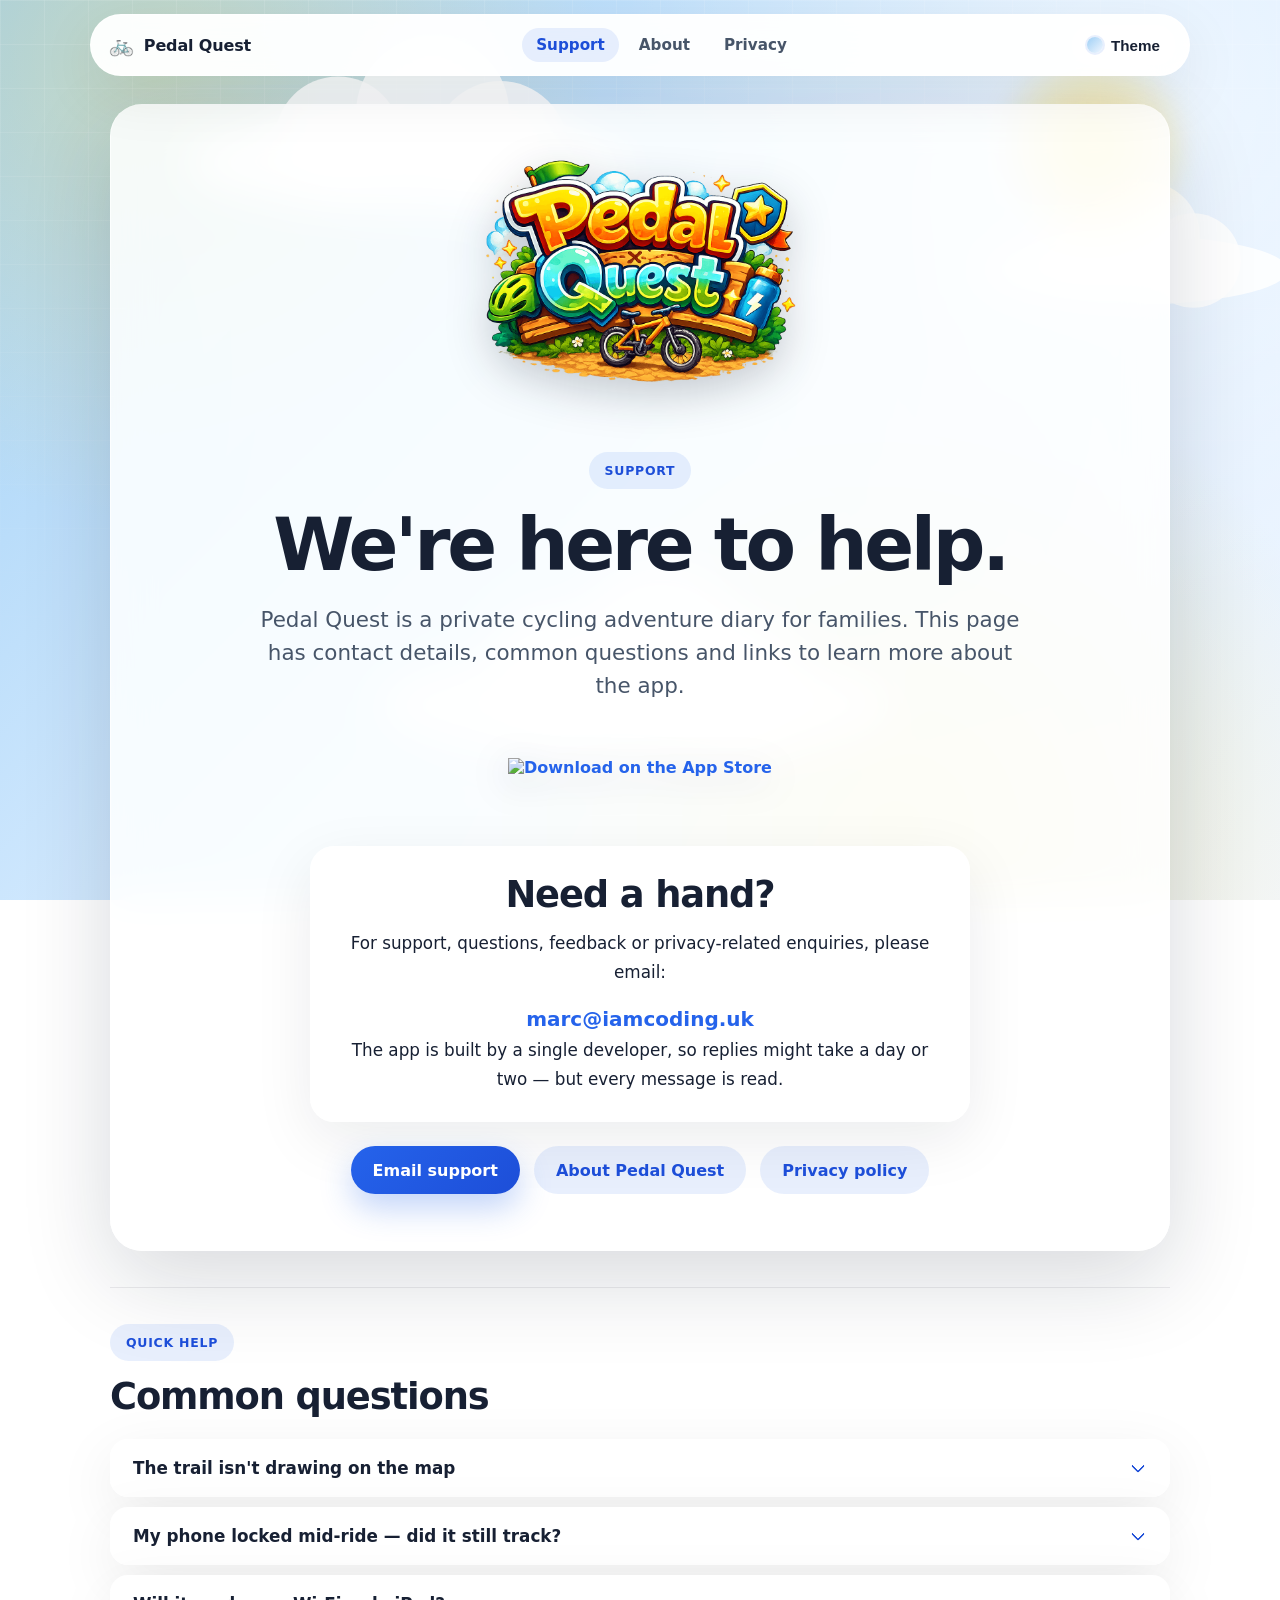
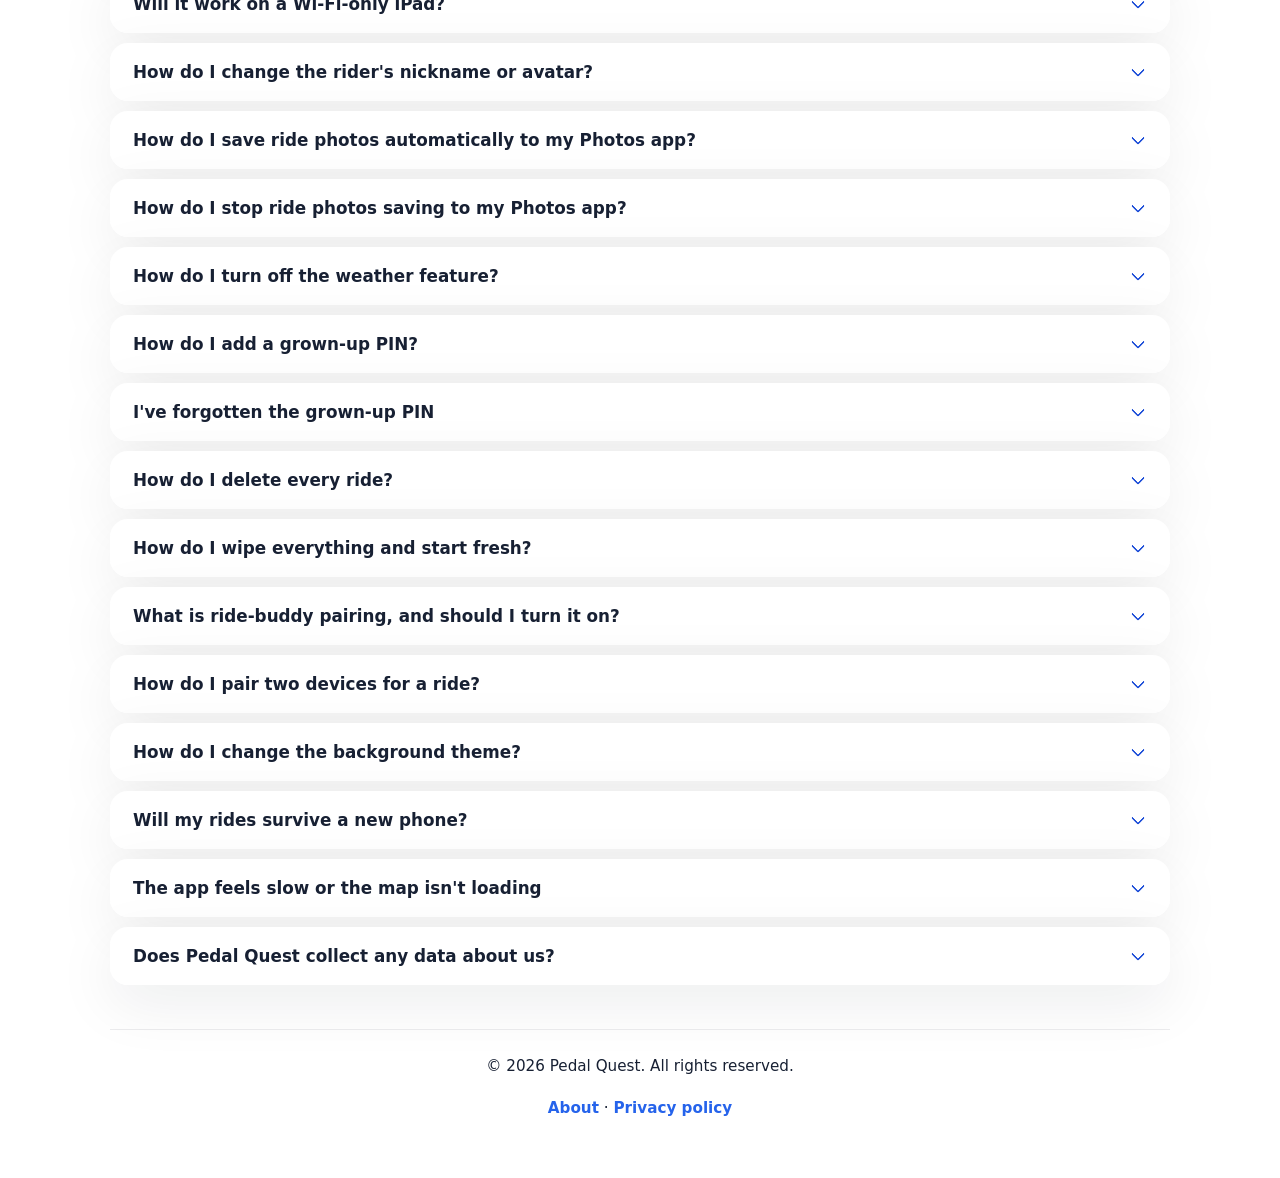
==== commit 1f47933f: "Expand FAQs for less-technical parents; flip launch CTA to 'available on the App Store'" ====
--- a/index.html
+++ b/index.html
@@ -129,6 +129,51 @@
       </details>
 
       <details>
+        <summary>Will it work on a Wi-Fi-only iPad?</summary>
+        <div class="faq-body">
+          <p>
+          Only partly. Wi-Fi-only iPads don't have a GPS chip inside them (the GPS lives inside the cellular antenna on the cellular iPad models), so a Wi-Fi-only iPad can't draw a trail or measure distance on a ride. Connecting it to a personal hotspot doesn't help either — that gives the iPad internet, not GPS.
+          </p>
+          <p>
+          A Wi-Fi-only iPad is still a lovely way to look back at saved rides, browse photos, choose themes, and review badges at home. For the ride itself, an iPhone or a cellular iPad is the right device.
+          </p>
+        </div>
+      </details>
+
+      <details>
+        <summary>How do I change the rider's nickname or avatar?</summary>
+        <div class="faq-body">
+          <p>
+          In the app: <strong>Settings → Me</strong>. From there you can change the nickname, the avatar (symbol or photo), the age and the things they love. Everything updates straight away across the app.
+          </p>
+        </div>
+      </details>
+
+      <details>
+        <summary>How do I save ride photos automatically to my Photos app?</summary>
+        <div class="faq-body">
+          <p>
+          In the app: <strong>Settings → Me → App look and feel → Ride photos → Save automatically</strong>. Every photo taken from inside Pedal Quest from then on will also appear in your iPhone's Photos app, where you can share, print, AirDrop or back them up with the rest of your family photos.
+          </p>
+          <p>
+          The first time iOS asks for permission to add to Photos, tap <strong>Allow</strong>. Pedal Quest only ever adds photos — it never reads your existing photo library.
+          </p>
+        </div>
+      </details>
+
+      <details>
+        <summary>How do I stop ride photos saving to my Photos app?</summary>
+        <div class="faq-body">
+          <p>
+          In the app: <strong>Settings → Me → App look and feel → Ride photos → Save manually</strong> (or <em>Don't save</em> if you'd rather keep ride photos inside the app only). With "Save manually" a small save button appears on each photo, so nothing leaves the app unless you choose it photo by photo.
+          </p>
+          <p>
+          You can also turn off the "Add to Photos" permission entirely in iOS: <strong>Settings → Privacy &amp; Security → Photos → Pedal Quest → None</strong>. Photos already added to your library stay where they are — this just stops any new ones being added.
+          </p>
+        </div>
+      </details>
+
+      <details>
         <summary>How do I turn off the weather feature?</summary>
         <div class="faq-body">
           <p>
@@ -138,28 +183,63 @@
       </details>
 
       <details>
+        <summary>How do I add a grown-up PIN?</summary>
+        <div class="faq-body">
+          <p>
+          In the app: <strong>Settings → Grown-up only → Set a PIN</strong>. Choose a four-digit number and confirm it. From then on, the destructive grown-up controls (delete every ride, run welcome again) ask for the PIN before they'll do anything. The PIN is stored securely on this device and never leaves it.
+          </p>
+        </div>
+      </details>
+
+      <details>
+        <summary>I've forgotten the grown-up PIN</summary>
+        <div class="faq-body">
+          <p>
+          The PIN is stored in the iOS Keychain and can't be recovered remotely. If you can't remember it, deleting and reinstalling the app will clear the PIN — your iCloud-synced rides and badges return automatically when you sign back in.
+          </p>
+        </div>
+      </details>
+
+      <details>
         <summary>How do I delete every ride?</summary>
         <div class="faq-body">
           <p>
-          In the app: <strong>Settings → Grown-up only</strong>, then hold the <em>"Delete every ride"</em> button for 1.5 seconds. The deletion syncs across every device signed in to the same iCloud account.
-          </p>
-        </div>
-      </details>
-
-      <details>
-        <summary>I've forgotten the grown-up PIN</summary>
-        <div class="faq-body">
-          <p>
-          The PIN is stored in the iOS Keychain and can't be recovered remotely. If you can't remember it, deleting and reinstalling the app will clear the PIN — your iCloud-synced rides and badges return automatically when you sign back in.
-          </p>
-        </div>
-      </details>
-
-      <details>
-        <summary>How do I share ride photos with the rest of the family?</summary>
-        <div class="faq-body">
-          <p>
-          In the app: <strong>Settings → Me → App look and feel → Ride photos → Save manually</strong> (or <em>Save automatically</em>). A small save button then appears on each ride photo so you can move it into your Photos app and share it from there.
+          In the app: <strong>Settings → Grown-up only</strong>, then hold the <em>"Delete every ride"</em> button for 1.5 seconds. The deletion syncs across every device signed in to the same iCloud account, so rides disappear from your iPad and your child's iPhone too.
+          </p>
+        </div>
+      </details>
+
+      <details>
+        <summary>How do I wipe everything and start fresh?</summary>
+        <div class="faq-body">
+          <p>
+          There are three layers, depending on how clean a slate you want:
+          </p>
+          <ol>
+            <li>
+              <strong>Inside the app:</strong> <em>Settings → Grown-up only → Delete every ride</em> (hold 1.5 seconds) removes every ride, badge, photo and diary entry from this device and from every other device signed in to the same iCloud account.
+            </li>
+            <li>
+              <strong>Remove the app:</strong> on the home screen, press and hold the Pedal Quest icon, then tap <em>Remove App → Delete App</em>. That removes the app and everything stored on this device.
+            </li>
+            <li>
+              <strong>Remove the iCloud copy too:</strong> open the iPhone's <em>Settings → [your name] → iCloud → Manage Account Storage → Pedal Quest → Delete from iCloud</em>. That clears any rides that were syncing through your iCloud, so a fresh install on any device starts completely empty.
+            </li>
+          </ol>
+          <p>
+          Do all three and there is no trace of Pedal Quest left anywhere — the app has no servers of its own, so once your iPhone and iCloud copies are gone, that's it.
+          </p>
+        </div>
+      </details>
+
+      <details>
+        <summary>What is ride-buddy pairing, and should I turn it on?</summary>
+        <div class="faq-body">
+          <p>
+          Ride-buddy lets two phones running Pedal Quest pair for a single ride. While paired, each phone shows the other rider's nickname and any badges they earn during the ride. It's off by default — a grown-up turns it on in <strong>Settings → Grown-up only → Ride-buddy pairing</strong>, on both phones.
+          </p>
+          <p>
+          The pairing uses Bluetooth and local Wi-Fi only. It never touches the internet, has no central server, and isn't linked to anyone's Apple ID. The only things shared are the rider's chosen nickname and any badges unlocked during the shared ride. Either rider can cancel pairing at any moment, and the connection ends as soon as either ride finishes.
           </p>
         </div>
       </details>
@@ -174,10 +254,40 @@
       </details>
 
       <details>
+        <summary>How do I change the background theme?</summary>
+        <div class="faq-body">
+          <p>
+          Tap the small theme picker in the top-right corner of the home screen — or open <strong>Settings → App look and feel → Background theme</strong>. Choose from Sky, Sunset, Forest, Underwater, Dinosaur, Space or Racing Track. There's also a "Use my own photo" option that uses any photo from your library (or one taken there and then) as the background.
+          </p>
+        </div>
+      </details>
+
+      <details>
         <summary>Will my rides survive a new phone?</summary>
         <div class="faq-body">
           <p>
           Yes. If you were signed in to iCloud when the rides were saved, signing in to iCloud on a new device and reinstalling Pedal Quest brings every ride, badge, photo and theme back automatically. The grown-up PIN does not sync — it's per-device — so you'll be asked to set a new one if you had one.
+          </p>
+        </div>
+      </details>
+
+      <details>
+        <summary>The app feels slow or the map isn't loading</summary>
+        <div class="faq-body">
+          <p>
+          The usual fix is the boring one: close Pedal Quest fully (swipe up from the bottom of the screen, swipe the Pedal Quest card up off the top), then open it again. If the map tiles still look patchy, that's normally an iOS-wide thing — open Apple Maps for a moment to check it's behaving there too.
+          </p>
+          <p>
+          If something looks genuinely broken rather than slow, email <a href="mailto:marc@iamcoding.uk">marc@iamcoding.uk</a> with a quick description of what you saw. A screenshot helps enormously.
+          </p>
+        </div>
+      </details>
+
+      <details>
+        <summary>Does Pedal Quest collect any data about us?</summary>
+        <div class="faq-body">
+          <p>
+          No. There are no analytics, no advertising SDKs, no third-party trackers and no servers run by Pedal Quest. Rides, photos and diary entries stay on your devices and (if you're signed in to iCloud) inside your own private iCloud — which only you can see. The full details are on the <a href="privacy.html">Privacy policy</a> page.
           </p>
         </div>
       </details>
--- a/styles.css
+++ b/styles.css
@@ -737,6 +737,11 @@
   text-align: center;
 }
 
+.policy-header {
+  /* Breathing room between the intro paragraphs and the first section. */
+  padding-bottom: clamp(28px, 5vw, 54px);
+}
+
 .marketing-hero {
   position: relative;
   padding: clamp(20px, 4vw, 36px) 0 clamp(28px, 5vw, 54px);
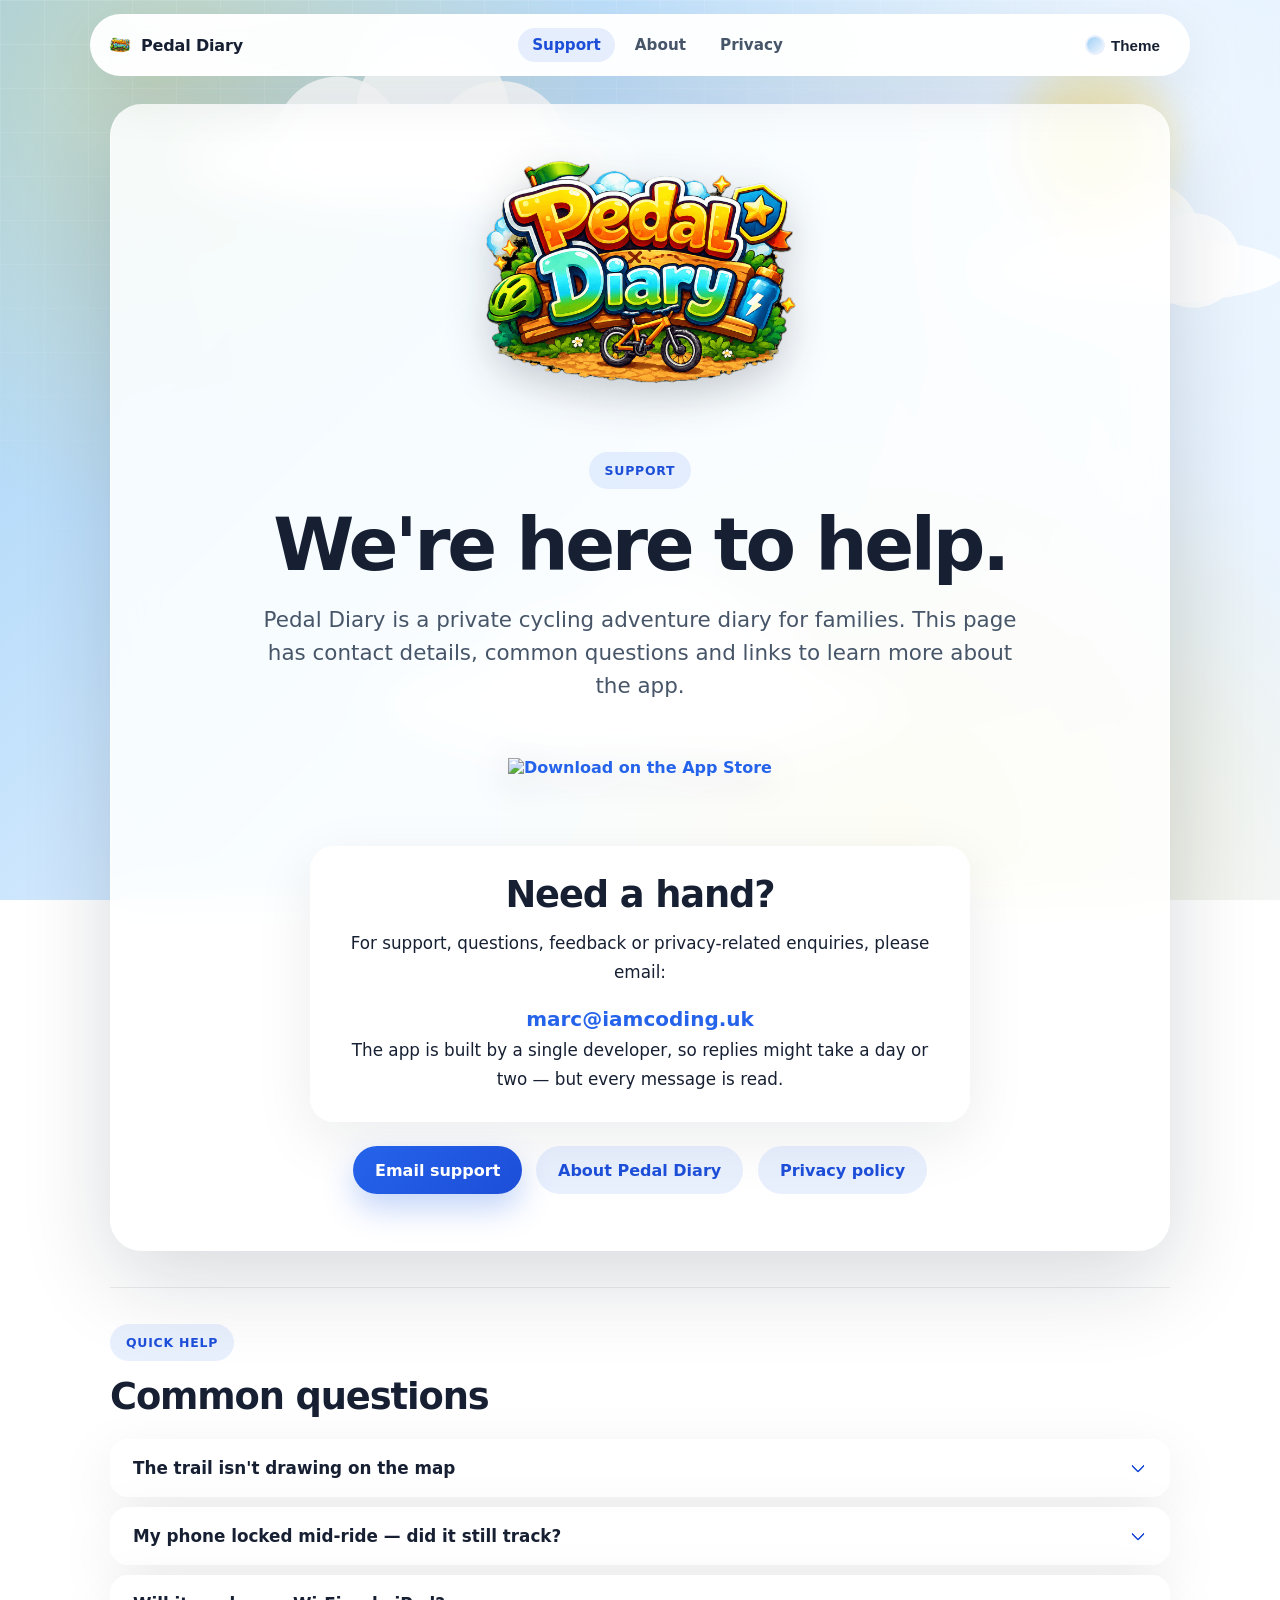
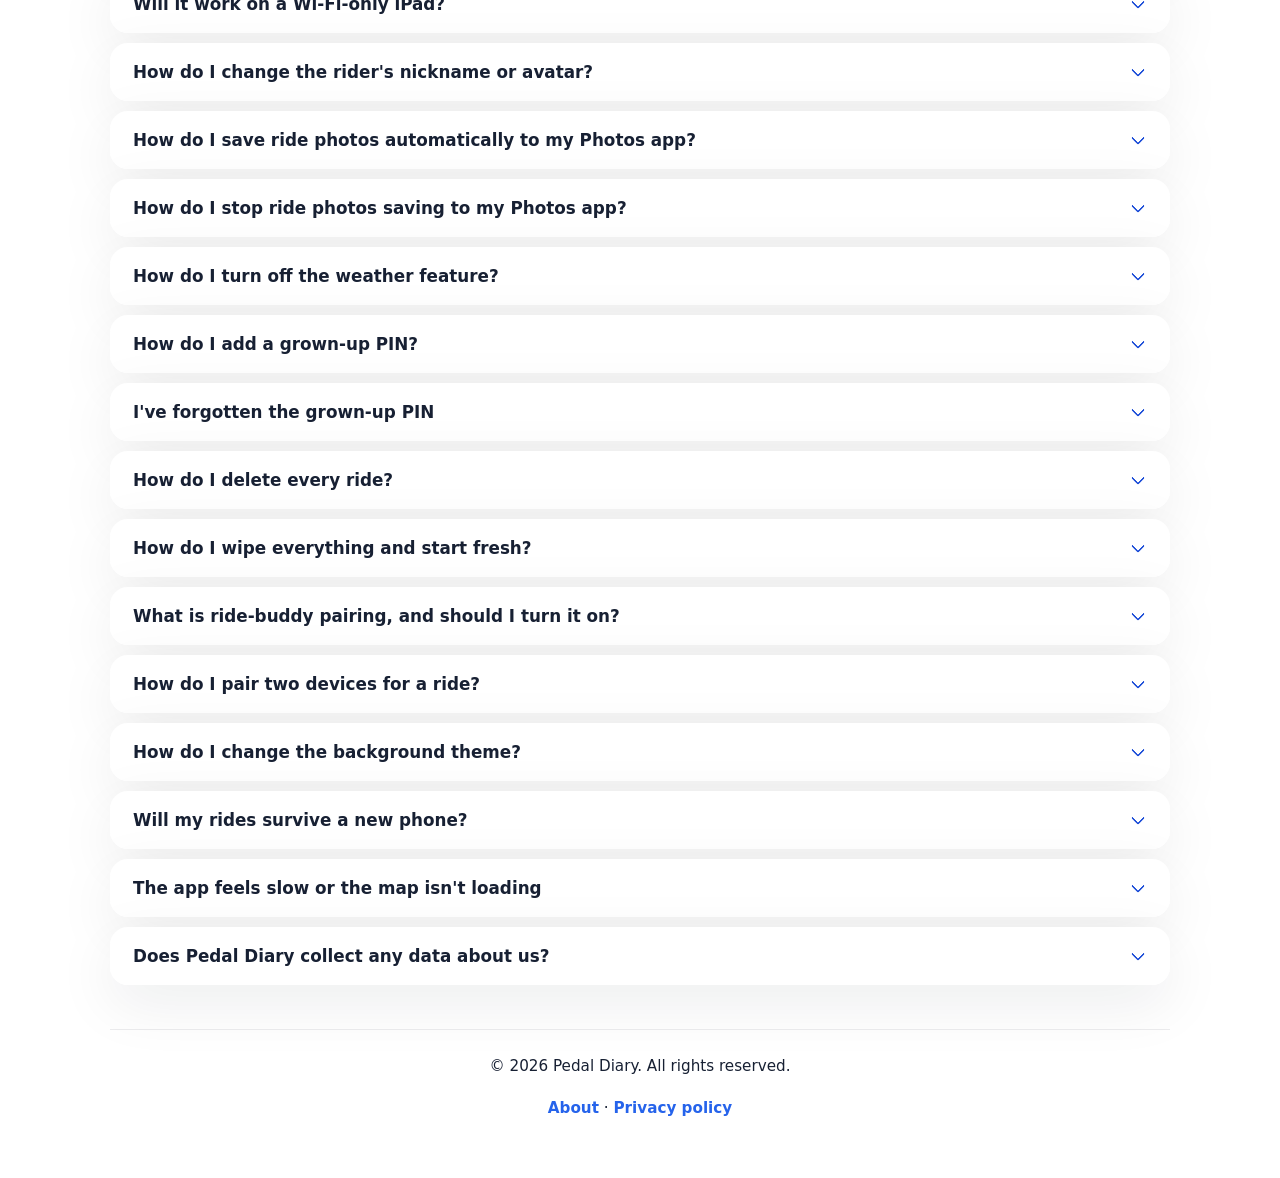
==== commit 29594909: "Rename Pedal Quest to Pedal Diary across the marketing site" ====
--- a/index.html
+++ b/index.html
@@ -4,13 +4,13 @@
   <meta charset="utf-8" />
   <meta name="viewport" content="width=device-width, initial-scale=1" />
 
-  <title>Pedal Quest — Support</title>
-  <meta name="description" content="Support for Pedal Quest, a private cycling adventure diary. Contact details, common questions and quick fixes for families." />
+  <title>Pedal Diary — Support</title>
+  <meta name="description" content="Support for Pedal Diary, a private cycling adventure diary. Contact details, common questions and quick fixes for families." />
 
   <meta property="og:type" content="website" />
-  <meta property="og:title" content="Pedal Quest — Support" />
-  <meta property="og:description" content="Contact details, common questions and quick fixes for the Pedal Quest cycling diary." />
-  <meta property="og:image" content="https://pedalquest.iamcoding.uk/PQTitle.png" />
+  <meta property="og:title" content="Pedal Diary — Support" />
+  <meta property="og:description" content="Contact details, common questions and quick fixes for the Pedal Diary cycling diary." />
+  <meta property="og:image" content="https://pedaldiary.iamcoding.uk/PQTitle.png" />
   <meta name="twitter:card" content="summary_large_image" />
 
   <link rel="stylesheet" href="styles.css" />
@@ -33,7 +33,7 @@
   <div class="theme-decor" aria-hidden="true"></div>
 
   <header class="site-bar" role="banner">
-    <a class="site-mark" href="index.html" aria-label="Pedal Quest home">Pedal Quest</a>
+    <a class="site-mark" href="index.html" aria-label="Pedal Diary home">Pedal Diary</a>
     <nav aria-label="Primary">
       <a href="index.html">Support</a>
       <a href="marketing.html">About</a>
@@ -47,7 +47,7 @@
       <img
         class="title-logo small"
         src="PQTitle.png"
-        alt="Pedal Quest"
+        alt="Pedal Diary"
       />
 
       <p class="eyebrow">Support</p>
@@ -55,7 +55,7 @@
       <h1>We're here to help.</h1>
 
       <p class="intro">
-        Pedal Quest is a private cycling adventure diary for families. This page has
+        Pedal Diary is a private cycling adventure diary for families. This page has
         contact details, common questions and links to learn more about the app.
       </p>
 
@@ -64,7 +64,7 @@
         class="appstore-badge"
         target="_blank"
         rel="noopener"
-        aria-label="Download Pedal Quest on the App Store"
+        aria-label="Download Pedal Diary on the App Store"
       >
         <img
           src="https://tools.applemediaservices.com/api/badges/download-on-the-app-store/black/en-gb?releaseDate=1747879200"
@@ -95,7 +95,7 @@
         </a>
 
         <a class="button secondary" href="marketing.html">
-          About Pedal Quest
+          About Pedal Diary
         </a>
 
         <a class="button secondary" href="privacy.html">
@@ -114,7 +114,7 @@
         <summary>The trail isn't drawing on the map</summary>
         <div class="faq-body">
           <p>
-          Open <strong>Settings → Privacy &amp; Security → Location Services → Pedal Quest</strong> and make sure it's set to <strong>"While Using the App"</strong>. The trail starts drawing once a few GPS points have been captured — an open space with a clear view of the sky works best for the first fix.
+          Open <strong>Settings → Privacy &amp; Security → Location Services → Pedal Diary</strong> and make sure it's set to <strong>"While Using the App"</strong>. The trail starts drawing once a few GPS points have been captured — an open space with a clear view of the sky works best for the first fix.
           </p>
         </div>
       </details>
@@ -123,7 +123,7 @@
         <summary>My phone locked mid-ride — did it still track?</summary>
         <div class="faq-body">
           <p>
-          Yes. Pedal Quest keeps recording while the screen is locked, so a phone in a backpack still captures the trail, distance and speed. iOS shows a small blue indicator in the status bar while that's happening, and tracking stops as soon as the ride ends.
+          Yes. Pedal Diary keeps recording while the screen is locked, so a phone in a backpack still captures the trail, distance and speed. iOS shows a small blue indicator in the status bar while that's happening, and tracking stops as soon as the ride ends.
           </p>
         </div>
       </details>
@@ -153,10 +153,10 @@
         <summary>How do I save ride photos automatically to my Photos app?</summary>
         <div class="faq-body">
           <p>
-          In the app: <strong>Settings → Me → App look and feel → Ride photos → Save automatically</strong>. Every photo taken from inside Pedal Quest from then on will also appear in your iPhone's Photos app, where you can share, print, AirDrop or back them up with the rest of your family photos.
-          </p>
-          <p>
-          The first time iOS asks for permission to add to Photos, tap <strong>Allow</strong>. Pedal Quest only ever adds photos — it never reads your existing photo library.
+          In the app: <strong>Settings → Me → App look and feel → Ride photos → Save automatically</strong>. Every photo taken from inside Pedal Diary from then on will also appear in your iPhone's Photos app, where you can share, print, AirDrop or back them up with the rest of your family photos.
+          </p>
+          <p>
+          The first time iOS asks for permission to add to Photos, tap <strong>Allow</strong>. Pedal Diary only ever adds photos — it never reads your existing photo library.
           </p>
         </div>
       </details>
@@ -168,7 +168,7 @@
           In the app: <strong>Settings → Me → App look and feel → Ride photos → Save manually</strong> (or <em>Don't save</em> if you'd rather keep ride photos inside the app only). With "Save manually" a small save button appears on each photo, so nothing leaves the app unless you choose it photo by photo.
           </p>
           <p>
-          You can also turn off the "Add to Photos" permission entirely in iOS: <strong>Settings → Privacy &amp; Security → Photos → Pedal Quest → None</strong>. Photos already added to your library stay where they are — this just stops any new ones being added.
+          You can also turn off the "Add to Photos" permission entirely in iOS: <strong>Settings → Privacy &amp; Security → Photos → Pedal Diary → None</strong>. Photos already added to your library stay where they are — this just stops any new ones being added.
           </p>
         </div>
       </details>
@@ -220,14 +220,14 @@
               <strong>Inside the app:</strong> <em>Settings → Grown-up only → Delete every ride</em> (hold 1.5 seconds) removes every ride, badge, photo and diary entry from this device and from every other device signed in to the same iCloud account.
             </li>
             <li>
-              <strong>Remove the app:</strong> on the home screen, press and hold the Pedal Quest icon, then tap <em>Remove App → Delete App</em>. That removes the app and everything stored on this device.
+              <strong>Remove the app:</strong> on the home screen, press and hold the Pedal Diary icon, then tap <em>Remove App → Delete App</em>. That removes the app and everything stored on this device.
             </li>
             <li>
-              <strong>Remove the iCloud copy too:</strong> open the iPhone's <em>Settings → [your name] → iCloud → Manage Account Storage → Pedal Quest → Delete from iCloud</em>. That clears any rides that were syncing through your iCloud, so a fresh install on any device starts completely empty.
+              <strong>Remove the iCloud copy too:</strong> open the iPhone's <em>Settings → [your name] → iCloud → Manage Account Storage → Pedal Diary → Delete from iCloud</em>. That clears any rides that were syncing through your iCloud, so a fresh install on any device starts completely empty.
             </li>
           </ol>
           <p>
-          Do all three and there is no trace of Pedal Quest left anywhere — the app has no servers of its own, so once your iPhone and iCloud copies are gone, that's it.
+          Do all three and there is no trace of Pedal Diary left anywhere — the app has no servers of its own, so once your iPhone and iCloud copies are gone, that's it.
           </p>
         </div>
       </details>
@@ -236,7 +236,7 @@
         <summary>What is ride-buddy pairing, and should I turn it on?</summary>
         <div class="faq-body">
           <p>
-          Ride-buddy lets two phones running Pedal Quest pair for a single ride. While paired, each phone shows the other rider's nickname and any badges they earn during the ride. It's off by default — a grown-up turns it on in <strong>Settings → Grown-up only → Ride-buddy pairing</strong>, on both phones.
+          Ride-buddy lets two phones running Pedal Diary pair for a single ride. While paired, each phone shows the other rider's nickname and any badges they earn during the ride. It's off by default — a grown-up turns it on in <strong>Settings → Grown-up only → Ride-buddy pairing</strong>, on both phones.
           </p>
           <p>
           The pairing uses Bluetooth and local Wi-Fi only. It never touches the internet, has no central server, and isn't linked to anyone's Apple ID. The only things shared are the rider's chosen nickname and any badges unlocked during the shared ride. Either rider can cancel pairing at any moment, and the connection ends as soon as either ride finishes.
@@ -266,7 +266,7 @@
         <summary>Will my rides survive a new phone?</summary>
         <div class="faq-body">
           <p>
-          Yes. If you were signed in to iCloud when the rides were saved, signing in to iCloud on a new device and reinstalling Pedal Quest brings every ride, badge, photo and theme back automatically. The grown-up PIN does not sync — it's per-device — so you'll be asked to set a new one if you had one.
+          Yes. If you were signed in to iCloud when the rides were saved, signing in to iCloud on a new device and reinstalling Pedal Diary brings every ride, badge, photo and theme back automatically. The grown-up PIN does not sync — it's per-device — so you'll be asked to set a new one if you had one.
           </p>
         </div>
       </details>
@@ -275,7 +275,7 @@
         <summary>The app feels slow or the map isn't loading</summary>
         <div class="faq-body">
           <p>
-          The usual fix is the boring one: close Pedal Quest fully (swipe up from the bottom of the screen, swipe the Pedal Quest card up off the top), then open it again. If the map tiles still look patchy, that's normally an iOS-wide thing — open Apple Maps for a moment to check it's behaving there too.
+          The usual fix is the boring one: close Pedal Diary fully (swipe up from the bottom of the screen, swipe the Pedal Diary card up off the top), then open it again. If the map tiles still look patchy, that's normally an iOS-wide thing — open Apple Maps for a moment to check it's behaving there too.
           </p>
           <p>
           If something looks genuinely broken rather than slow, email <a href="mailto:marc@iamcoding.uk">marc@iamcoding.uk</a> with a quick description of what you saw. A screenshot helps enormously.
@@ -284,17 +284,17 @@
       </details>
 
       <details>
-        <summary>Does Pedal Quest collect any data about us?</summary>
-        <div class="faq-body">
-          <p>
-          No. There are no analytics, no advertising SDKs, no third-party trackers and no servers run by Pedal Quest. Rides, photos and diary entries stay on your devices and (if you're signed in to iCloud) inside your own private iCloud — which only you can see. The full details are on the <a href="privacy.html">Privacy policy</a> page.
+        <summary>Does Pedal Diary collect any data about us?</summary>
+        <div class="faq-body">
+          <p>
+          No. There are no analytics, no advertising SDKs, no third-party trackers and no servers run by Pedal Diary. Rides, photos and diary entries stay on your devices and (if you're signed in to iCloud) inside your own private iCloud — which only you can see. The full details are on the <a href="privacy.html">Privacy policy</a> page.
           </p>
         </div>
       </details>
     </section>
 
     <footer>
-      <p>© 2026 Pedal Quest. All rights reserved.</p>
+      <p>© 2026 Pedal Diary. All rights reserved.</p>
       <p>
         <a href="marketing.html">About</a>
         <span aria-hidden="true"> · </span>
--- a/styles.css
+++ b/styles.css
@@ -1,5 +1,5 @@
 /*
-  Pedal Quest — support, marketing and privacy site
+  Pedal Diary — support, marketing and privacy site
 
   Themes mirror the in-app BackgroundTheme palette and motifs defined in
     PedalQuest/Models/BackgroundTheme.swift
@@ -565,8 +565,14 @@
 }
 
 .site-bar .site-mark::before {
-  content: "🚲";
-  font-size: 1.25rem;
+  content: "";
+  display: inline-block;
+  width: 22px;
+  height: 22px;
+  background-image: url("/favicon-32x32.png");
+  background-size: contain;
+  background-repeat: no-repeat;
+  background-position: center;
 }
 
 .site-bar nav {
@@ -1000,6 +1006,14 @@
 .button.primary:hover {
   color: var(--ink-on-accent);
   filter: brightness(1.06);
+}
+
+/* Underwater theme — accent is a very light cyan (#67e8f9 → #a5f3fc),
+   so the default white label on .button.primary loses contrast. Force
+   a dark navy label on this theme only. Every other theme is unaffected. */
+body[data-theme="underwater"] .button.primary,
+body[data-theme="underwater"] .button.primary:hover {
+  color: #124f8d;
 }
 
 .button.secondary,
@@ -1383,7 +1397,155 @@
 }
 
 /* -------------------------------------------------------------
-   17. Print
+   17. Interactive — feature card tilt + theme-aware glow
+   Subtle 3D rotation on cursor move, with an ambient glow that
+   reads var(--accent-soft) so it follows the active theme. Coarse
+   pointer + prefers-reduced-motion fall back to the simple lift.
+------------------------------------------------------------- */
+
+.feature-grid {
+  perspective: 1400px;
+}
+
+.feature-card {
+  position: relative;
+  transform-style: preserve-3d;
+  isolation: isolate;
+}
+
+/* Ambient glow reads the active theme's accent — Sky blue, Sunset pink,
+   Forest green, Underwater deep blue, etc. — so the cards change with
+   the theme picker. Soft and wide. */
+.feature-card::before {
+  content: "";
+  position: absolute;
+  inset: 0;
+  border-radius: inherit;
+  background: radial-gradient(
+    320px circle at var(--gx, 50%) var(--gy, 50%),
+    var(--accent-soft),
+    transparent 65%
+  );
+  opacity: 0;
+  transition: opacity 0.3s ease;
+  pointer-events: none;
+  z-index: 0;
+}
+
+/* Specular catch — small white highlight that tracks the cursor like
+   raking light across the card. Overlay blends to keep it tasteful. */
+.feature-card::after {
+  content: "";
+  position: absolute;
+  inset: 0;
+  border-radius: inherit;
+  background: radial-gradient(
+    140px circle at var(--gx, 50%) var(--gy, 50%),
+    rgba(255, 255, 255, 0.22),
+    transparent 60%
+  );
+  opacity: 0;
+  transition: opacity 0.3s ease;
+  pointer-events: none;
+  z-index: 1;
+  mix-blend-mode: overlay;
+}
+
+.feature-card:hover::before,
+.feature-card:hover::after {
+  opacity: 1;
+}
+
+/* Inner content sits above the glow layers and gains depth on hover. */
+.feature-card > * {
+  position: relative;
+  z-index: 2;
+}
+
+/* Tilt + parallax only on devices that can track a fine pointer.
+   Coarse-pointer (touch) keeps the original translateY(-4px) lift. */
+@media (hover: hover) and (pointer: fine) {
+  .feature-card {
+    --rx: 0deg;
+    --ry: 0deg;
+    transition: transform 0.12s linear, box-shadow 0.25s ease;
+    will-change: transform;
+  }
+
+  .feature-card:hover {
+    transform: rotateX(var(--rx)) rotateY(var(--ry));
+  }
+
+  .feature-card [data-depth] {
+    transform: translateZ(calc(var(--d, 0) * 1px));
+    transition: transform 0.12s linear;
+    will-change: transform;
+  }
+}
+
+/* Reduced motion — keep the original calm static lift only. */
+@media (prefers-reduced-motion: reduce) {
+  .feature-card:hover {
+    transform: translateY(-4px) !important;
+  }
+  .feature-card [data-depth] {
+    transform: none !important;
+  }
+}
+
+/* ------- Magnetic CTAs + theme-tinted click pulse -------
+   Gentle pointer-following on .button.primary, .button.secondary
+   and .appstore-badge. On click, a button-shaped pulse radiates
+   outward using the active theme's --accent. Pull is fine-pointer
+   only; touch + reduced-motion keep the existing calm hover lift. */
+
+@media (hover: hover) and (pointer: fine) {
+  /* Allow the JS-written --tx/--ty to combine with the existing -2px lift.
+     When --tx/--ty are 0, this collapses to the original translateY(-2px). */
+  .button:hover,
+  .nav-button:hover {
+    transform: translate(var(--tx, 0px), calc(var(--ty, 0px) - 2px));
+  }
+  .appstore-badge:hover {
+    transform: translate(var(--tx, 0px), calc(var(--ty, 0px) - 2px));
+  }
+
+  .button.primary,
+  .button.secondary,
+  .appstore-badge {
+    will-change: transform;
+  }
+}
+
+/* Click pulse — appended to <body> by JS so it can radiate beyond any
+   overflow-hidden parent. Sized + shaped to the clicked element. Glow
+   layers read the active theme's accent tokens, so the pulse changes
+   colour with the theme picker automatically. */
+.cta-pulse {
+  position: fixed;
+  pointer-events: none;
+  z-index: 9999;
+  background: transparent;
+  box-shadow:
+    0 0 0 2px var(--accent),
+    0 0 22px 4px var(--accent-ring),
+    0 0 50px 12px var(--accent-soft);
+  animation: cta-pulse-out 0.7s cubic-bezier(0.22, 0.68, 0.39, 0.98) forwards;
+  transform-origin: center;
+  will-change: transform, opacity;
+}
+
+@keyframes cta-pulse-out {
+  0%   { transform: scale(1);   opacity: 0.9; }
+  100% { transform: scale(1.4); opacity: 0; }
+}
+
+@media (prefers-reduced-motion: reduce) {
+  .cta-pulse { display: none !important; }
+}
+
+/* -------------------------------------------------------------
+   18. Print
 ------------------------------------------------------------- */
 
 @media print {
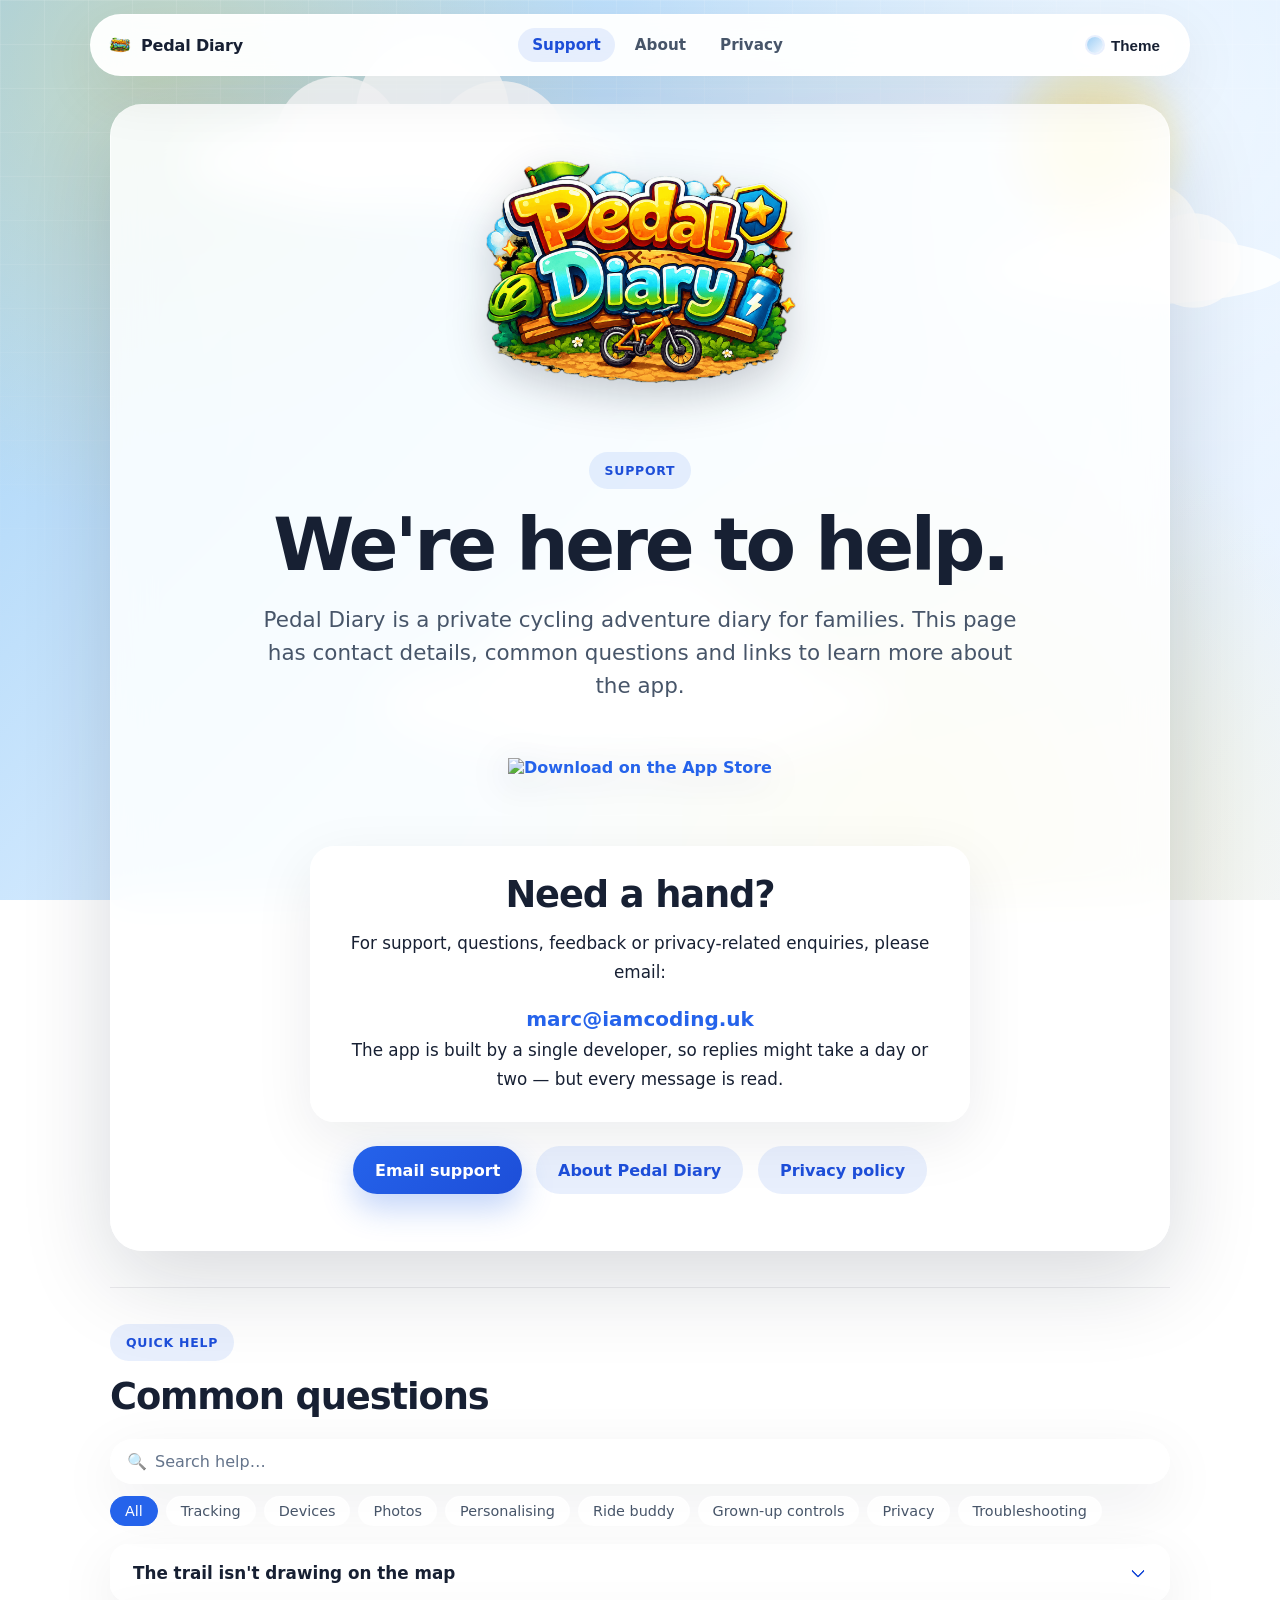
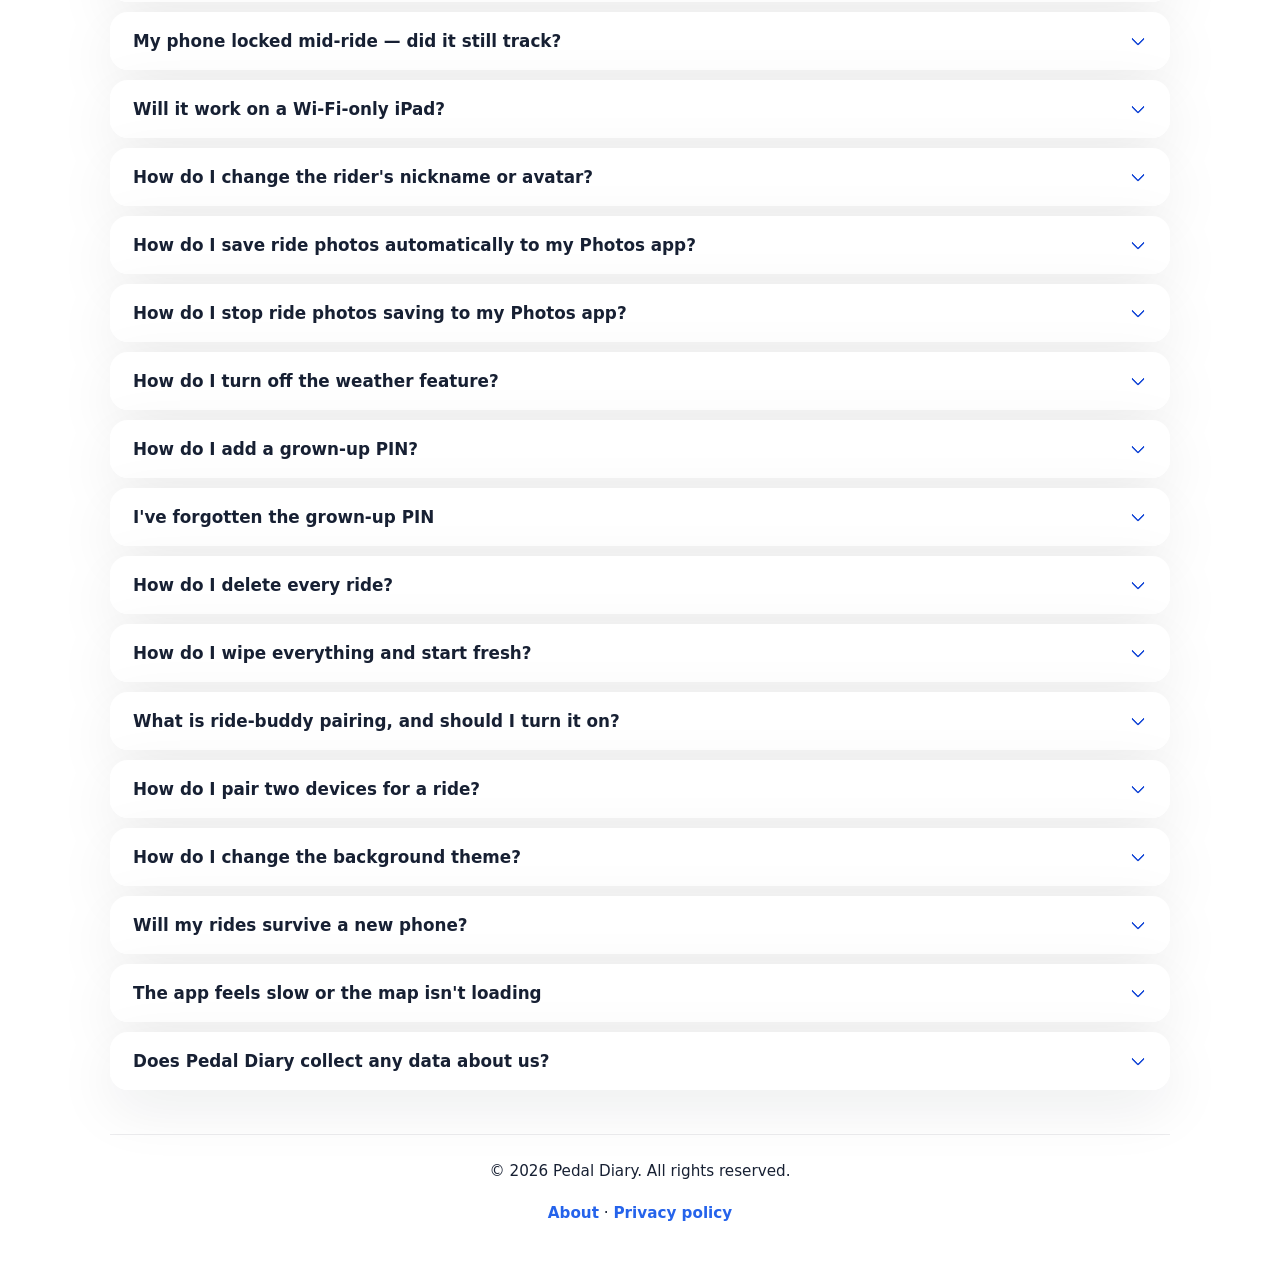
==== commit 59428e23: "Add FAQ search/deep-links + FAQPage schema, robots.txt & sitemap, logo width/height; drop dead asset" ====
--- a/index.html
+++ b/index.html
@@ -26,6 +26,166 @@
         document.documentElement.setAttribute("data-theme", t);
       } catch (e) {}
     })();
+  </script>
+
+  <script>
+    // Stash and strip a #faq-… deep link before the browser jumps to it (which
+    // would tuck it under the sticky header). app.js re-applies it, centred.
+    (function () {
+      try {
+        if (location.hash && /^#faq-/.test(location.hash)) {
+          window.__pdDeepLink = location.hash.slice(1);
+          history.replaceState(null, "", location.pathname + location.search);
+        }
+      } catch (e) {}
+    })();
+  </script>
+
+  <!-- FAQ structured data — keep answers consistent with the FAQs in the page body. -->
+  <script type="application/ld+json">
+  {
+    "@context": "https://schema.org",
+    "@type": "FAQPage",
+    "inLanguage": "en-GB",
+    "mainEntity": [
+      {
+        "@type": "Question",
+        "name": "The trail isn't drawing on the map",
+        "acceptedAnswer": {
+          "@type": "Answer",
+          "text": "Open Settings → Privacy & Security → Location Services → Pedal Diary and set it to \"While Using the App\". The trail starts drawing once a few GPS points have been captured; an open space with a clear view of the sky helps the first fix."
+        }
+      },
+      {
+        "@type": "Question",
+        "name": "My phone locked mid-ride — did it still track?",
+        "acceptedAnswer": {
+          "@type": "Answer",
+          "text": "Yes. Pedal Diary keeps recording while the screen is locked, so a phone in a backpack still captures the trail, distance and speed. iOS shows a small blue indicator while that happens, and tracking stops as soon as the ride ends."
+        }
+      },
+      {
+        "@type": "Question",
+        "name": "Will it work on a Wi-Fi-only iPad?",
+        "acceptedAnswer": {
+          "@type": "Answer",
+          "text": "Only partly. Wi-Fi-only iPads have no GPS chip, so they cannot draw a trail or measure distance on a ride, and a personal hotspot only adds internet, not GPS. A Wi-Fi-only iPad is still lovely for reviewing saved rides, photos, themes and badges at home; for the ride itself, use an iPhone or a cellular iPad."
+        }
+      },
+      {
+        "@type": "Question",
+        "name": "How do I change the rider's nickname or avatar?",
+        "acceptedAnswer": {
+          "@type": "Answer",
+          "text": "In the app: Settings → Me. From there you can change the nickname, the avatar (symbol or photo), the age and the things they love. Everything updates across the app straight away."
+        }
+      },
+      {
+        "@type": "Question",
+        "name": "How do I save ride photos automatically to my Photos app?",
+        "acceptedAnswer": {
+          "@type": "Answer",
+          "text": "In the app: Settings → Me → App look and feel → Ride photos → Save automatically. New photos taken inside Pedal Diary then also appear in your Photos app. Tap Allow when iOS asks; Pedal Diary only ever adds photos, it never reads your existing library."
+        }
+      },
+      {
+        "@type": "Question",
+        "name": "How do I stop ride photos saving to my Photos app?",
+        "acceptedAnswer": {
+          "@type": "Answer",
+          "text": "In the app: Settings → Me → App look and feel → Ride photos → Save manually (or Don't save). You can also set iOS Settings → Privacy & Security → Photos → Pedal Diary → None. Photos already added to your library stay where they are."
+        }
+      },
+      {
+        "@type": "Question",
+        "name": "How do I turn off the weather feature?",
+        "acceptedAnswer": {
+          "@type": "Answer",
+          "text": "In the app: Settings → Grown-up only → Local weather, and toggle it off. No weather requests are made when it is off, and the weather cards disappear from the home and paused screens."
+        }
+      },
+      {
+        "@type": "Question",
+        "name": "How do I add a grown-up PIN?",
+        "acceptedAnswer": {
+          "@type": "Answer",
+          "text": "In the app: Settings → Grown-up only → Set a PIN. Choose and confirm a four-digit number. The destructive grown-up controls then ask for it first. The PIN is stored securely on the device in the iOS Keychain and never leaves it."
+        }
+      },
+      {
+        "@type": "Question",
+        "name": "I've forgotten the grown-up PIN",
+        "acceptedAnswer": {
+          "@type": "Answer",
+          "text": "The PIN is stored in the iOS Keychain and cannot be recovered remotely. Deleting and reinstalling the app clears it; your iCloud-synced rides and badges return when you sign back in."
+        }
+      },
+      {
+        "@type": "Question",
+        "name": "How do I delete every ride?",
+        "acceptedAnswer": {
+          "@type": "Answer",
+          "text": "In the app: Settings → Grown-up only, then hold the \"Delete every ride\" button for 1.5 seconds. The deletion syncs across every device signed in to the same iCloud account."
+        }
+      },
+      {
+        "@type": "Question",
+        "name": "How do I wipe everything and start fresh?",
+        "acceptedAnswer": {
+          "@type": "Answer",
+          "text": "Three layers: delete every ride inside the app (hold for 1.5 seconds); remove the app from the Home Screen; and remove the iCloud copy via Settings → [your name] → iCloud → Manage Account Storage → Pedal Diary → Delete from iCloud. Pedal Diary has no servers of its own, so once your device and iCloud copies are gone, nothing remains."
+        }
+      },
+      {
+        "@type": "Question",
+        "name": "What is ride-buddy pairing, and should I turn it on?",
+        "acceptedAnswer": {
+          "@type": "Answer",
+          "text": "Ride-buddy lets two phones running Pedal Diary pair for a single ride and see each other's nickname and badges. It is off by default; a grown-up turns it on in Settings → Grown-up only → Ride-buddy pairing on both phones. It uses Bluetooth and local Wi-Fi only — no internet, no central server, not linked to any Apple ID — and either rider can cancel at any time."
+        }
+      },
+      {
+        "@type": "Question",
+        "name": "How do I pair two devices for a ride?",
+        "acceptedAnswer": {
+          "@type": "Answer",
+          "text": "A grown-up first turns on Settings → Grown-up only → Ride-buddy pairing on both devices. On a ride, tap \"Find a ride buddy\". The first match within Bluetooth and Wi-Fi range shows a confirmation card on both phones; either rider can cancel. The connection is encrypted and never touches the internet."
+        }
+      },
+      {
+        "@type": "Question",
+        "name": "How do I change the background theme?",
+        "acceptedAnswer": {
+          "@type": "Answer",
+          "text": "Tap the theme picker in the top-right of the home screen, or open Settings → App look and feel → Background theme. Choose Sky, Sunset, Forest, Underwater, Dinosaur, Space or Racing Track. There is also a \"Use my own photo\" option."
+        }
+      },
+      {
+        "@type": "Question",
+        "name": "Will my rides survive a new phone?",
+        "acceptedAnswer": {
+          "@type": "Answer",
+          "text": "Yes, if you were signed in to iCloud when the rides were saved. Sign in to iCloud on the new device, reinstall Pedal Diary, and every ride, badge, photo and theme returns. The grown-up PIN does not sync — it is per-device — so you will be asked to set a new one if you had one."
+        }
+      },
+      {
+        "@type": "Question",
+        "name": "The app feels slow or the map isn't loading",
+        "acceptedAnswer": {
+          "@type": "Answer",
+          "text": "Close Pedal Diary fully and open it again. If map tiles still look patchy, that is usually an iOS-wide thing — open Apple Maps to check. If something looks genuinely broken rather than slow, email marc@iamcoding.uk with a description and a screenshot."
+        }
+      },
+      {
+        "@type": "Question",
+        "name": "Does Pedal Diary collect any data about us?",
+        "acceptedAnswer": {
+          "@type": "Answer",
+          "text": "No. There are no analytics, no advertising SDKs, no third-party trackers and no servers run by Pedal Diary. Rides, photos and diary entries stay on your devices and, if you are signed in to iCloud, inside your own private iCloud which only you can see."
+        }
+      }
+    ]
+  }
   </script>
 </head>
 
@@ -48,6 +208,8 @@
         class="title-logo small"
         src="PQTitle.png"
         alt="Pedal Diary"
+        width="1254"
+        height="1254"
       />
 
       <p class="eyebrow">Support</p>
@@ -110,7 +272,35 @@
         <h2>Common questions</h2>
       </div>
 
-      <details>
+      <div class="faq-tools" data-faq-tools hidden>
+        <label class="faq-search">
+          <span class="faq-search-icon" aria-hidden="true">🔍</span>
+          <input
+            type="search"
+            id="faq-search-input"
+            placeholder="Search help…"
+            aria-label="Search the help questions"
+            autocomplete="off"
+          />
+        </label>
+        <div class="faq-cats" role="group" aria-label="Filter questions by topic">
+          <button type="button" class="faq-chip" data-cat="all" aria-pressed="true">All</button>
+          <button type="button" class="faq-chip" data-cat="tracking" aria-pressed="false">Tracking</button>
+          <button type="button" class="faq-chip" data-cat="devices" aria-pressed="false">Devices</button>
+          <button type="button" class="faq-chip" data-cat="photos" aria-pressed="false">Photos</button>
+          <button type="button" class="faq-chip" data-cat="personalisation" aria-pressed="false">Personalising</button>
+          <button type="button" class="faq-chip" data-cat="ridebuddy" aria-pressed="false">Ride buddy</button>
+          <button type="button" class="faq-chip" data-cat="controls" aria-pressed="false">Grown-up controls</button>
+          <button type="button" class="faq-chip" data-cat="privacy" aria-pressed="false">Privacy</button>
+          <button type="button" class="faq-chip" data-cat="troubleshooting" aria-pressed="false">Troubleshooting</button>
+        </div>
+        <p class="faq-noresults" data-faq-noresults hidden>
+          No questions match that search.
+          <a href="mailto:marc@iamcoding.uk">Email me</a> and I'll help.
+        </p>
+      </div>
+
+      <details id="faq-trail" data-cat="tracking">
         <summary>The trail isn't drawing on the map</summary>
         <div class="faq-body">
           <p>
@@ -119,7 +309,7 @@
         </div>
       </details>
 
-      <details>
+      <details id="faq-locked" data-cat="tracking">
         <summary>My phone locked mid-ride — did it still track?</summary>
         <div class="faq-body">
           <p>
@@ -128,7 +318,7 @@
         </div>
       </details>
 
-      <details>
+      <details id="faq-wifi-ipad" data-cat="devices">
         <summary>Will it work on a Wi-Fi-only iPad?</summary>
         <div class="faq-body">
           <p>
@@ -140,7 +330,7 @@
         </div>
       </details>
 
-      <details>
+      <details id="faq-nickname" data-cat="personalisation">
         <summary>How do I change the rider's nickname or avatar?</summary>
         <div class="faq-body">
           <p>
@@ -149,7 +339,7 @@
         </div>
       </details>
 
-      <details>
+      <details id="faq-photos-save" data-cat="photos">
         <summary>How do I save ride photos automatically to my Photos app?</summary>
         <div class="faq-body">
           <p>
@@ -161,7 +351,7 @@
         </div>
       </details>
 
-      <details>
+      <details id="faq-photos-stop" data-cat="photos">
         <summary>How do I stop ride photos saving to my Photos app?</summary>
         <div class="faq-body">
           <p>
@@ -173,7 +363,7 @@
         </div>
       </details>
 
-      <details>
+      <details id="faq-weather" data-cat="controls">
         <summary>How do I turn off the weather feature?</summary>
         <div class="faq-body">
           <p>
@@ -182,7 +372,7 @@
         </div>
       </details>
 
-      <details>
+      <details id="faq-add-pin" data-cat="controls">
         <summary>How do I add a grown-up PIN?</summary>
         <div class="faq-body">
           <p>
@@ -191,7 +381,7 @@
         </div>
       </details>
 
-      <details>
+      <details id="faq-forgot-pin" data-cat="controls">
         <summary>I've forgotten the grown-up PIN</summary>
         <div class="faq-body">
           <p>
@@ -200,7 +390,7 @@
         </div>
       </details>
 
-      <details>
+      <details id="faq-delete-rides" data-cat="controls">
         <summary>How do I delete every ride?</summary>
         <div class="faq-body">
           <p>
@@ -209,7 +399,7 @@
         </div>
       </details>
 
-      <details>
+      <details id="faq-wipe" data-cat="controls">
         <summary>How do I wipe everything and start fresh?</summary>
         <div class="faq-body">
           <p>
@@ -232,7 +422,7 @@
         </div>
       </details>
 
-      <details>
+      <details id="faq-ridebuddy" data-cat="ridebuddy">
         <summary>What is ride-buddy pairing, and should I turn it on?</summary>
         <div class="faq-body">
           <p>
@@ -244,7 +434,7 @@
         </div>
       </details>
 
-      <details>
+      <details id="faq-pair-devices" data-cat="ridebuddy">
         <summary>How do I pair two devices for a ride?</summary>
         <div class="faq-body">
           <p>
@@ -253,7 +443,7 @@
         </div>
       </details>
 
-      <details>
+      <details id="faq-theme" data-cat="personalisation">
         <summary>How do I change the background theme?</summary>
         <div class="faq-body">
           <p>
@@ -262,7 +452,7 @@
         </div>
       </details>
 
-      <details>
+      <details id="faq-new-phone" data-cat="devices">
         <summary>Will my rides survive a new phone?</summary>
         <div class="faq-body">
           <p>
@@ -271,7 +461,7 @@
         </div>
       </details>
 
-      <details>
+      <details id="faq-slow" data-cat="troubleshooting">
         <summary>The app feels slow or the map isn't loading</summary>
         <div class="faq-body">
           <p>
@@ -283,7 +473,7 @@
         </div>
       </details>
 
-      <details>
+      <details id="faq-data" data-cat="privacy">
         <summary>Does Pedal Diary collect any data about us?</summary>
         <div class="faq-body">
           <p>
--- a/styles.css
+++ b/styles.css
@@ -97,6 +97,9 @@
   --ink: #f8fafc;
   --ink-soft: #cbd5e1;
   --ink-muted: #94a3b8;
+  /* This theme's accent is pale cyan, so any label sitting ON the accent
+     (primary buttons, the selected FAQ chip) needs a dark navy, not white. */
+  --ink-on-accent: #124f8d;
   --card: rgba(13, 69, 128, 0.7);
   --card-strong: rgba(13, 69, 128, 0.92);
   --card-border: rgba(255, 255, 255, 0.22);
@@ -1583,3 +1586,117 @@
     display: none;
   }
 }
+
+/* -------------------------------------------------------------
+   FAQ tools — search + topic filter on the support page.
+   Progressive enhancement: hidden until app.js reveals it.
+------------------------------------------------------------- */
+
+.faq-tools {
+  margin: 0 0 18px;
+  display: grid;
+  gap: 12px;
+}
+
+/* Stay hidden until app.js reveals the toolbar — the display rule above would
+   otherwise override the UA [hidden] rule and show it to no-JS visitors. */
+.faq-tools[hidden] {
+  display: none;
+}
+
+.faq-search {
+  display: flex;
+  align-items: center;
+  gap: 8px;
+  padding: 8px 16px;
+  background: var(--card);
+  border: 1px solid var(--card-border);
+  border-radius: var(--radius-button);
+  box-shadow: var(--shadow-soft);
+}
+
+.faq-search-icon {
+  opacity: 0.7;
+}
+
+.faq-search input {
+  flex: 1;
+  min-width: 0;
+  border: 0;
+  background: transparent;
+  color: var(--ink);
+  font: inherit;
+  padding: 4px 0;
+}
+
+.faq-search input::placeholder {
+  color: var(--ink-muted);
+}
+
+.faq-search input:focus {
+  outline: none;
+}
+
+.faq-search:focus-within {
+  outline: 2px solid var(--accent-ring);
+  outline-offset: 2px;
+}
+
+.faq-cats {
+  display: flex;
+  flex-wrap: wrap;
+  gap: 8px;
+}
+
+.faq-chip {
+  border: 1px solid var(--card-border);
+  background: var(--card);
+  color: var(--ink-soft);
+  padding: 6px 14px;
+  border-radius: var(--radius-button);
+  font: inherit;
+  font-size: 0.9rem;
+  cursor: pointer;
+  transition: transform 0.15s ease, background 0.15s ease, color 0.15s ease;
+}
+
+.faq-chip:hover {
+  transform: translateY(-1px);
+}
+
+.faq-chip[aria-pressed="true"] {
+  background: var(--accent);
+  color: var(--ink-on-accent);
+  border-color: var(--accent);
+}
+
+.faq-chip:focus-visible {
+  outline: 2px solid var(--accent-ring);
+  outline-offset: 2px;
+}
+
+.faq-noresults {
+  margin: 4px 2px 0;
+  color: var(--ink-muted);
+}
+
+/* Highlight a deep-linked FAQ so a shared link lands somewhere obvious. */
+details:target {
+  outline: 3px solid var(--accent-ring);
+  outline-offset: 3px;
+}
+
+/* Fallback so a deep-linked answer never sits under the sticky header if it
+   aligns to the top (before JS centres it, or if JS is unavailable). */
+details[data-cat] {
+  scroll-margin-top: 6rem;
+}
+
+@media (prefers-reduced-motion: reduce) {
+  .faq-chip {
+    transition: none;
+  }
+  .faq-chip:hover {
+    transform: none;
+  }
+}
